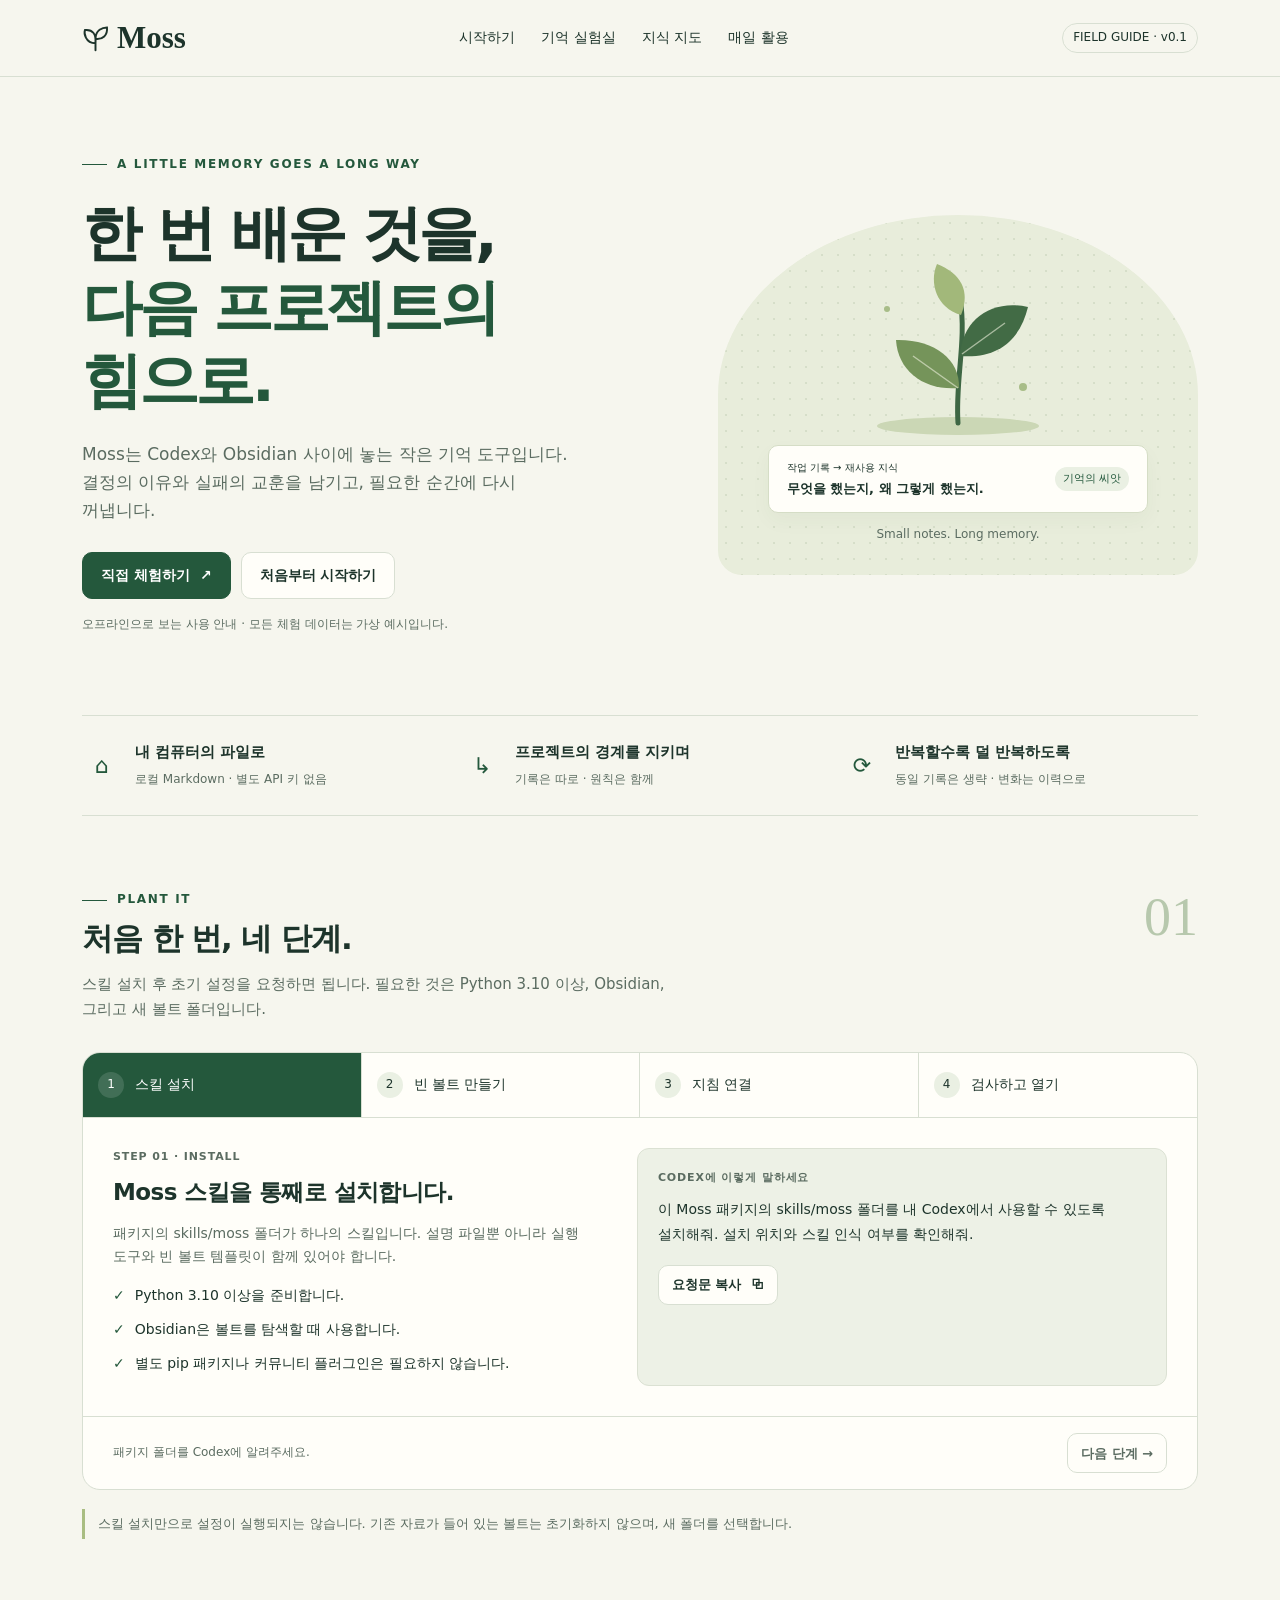
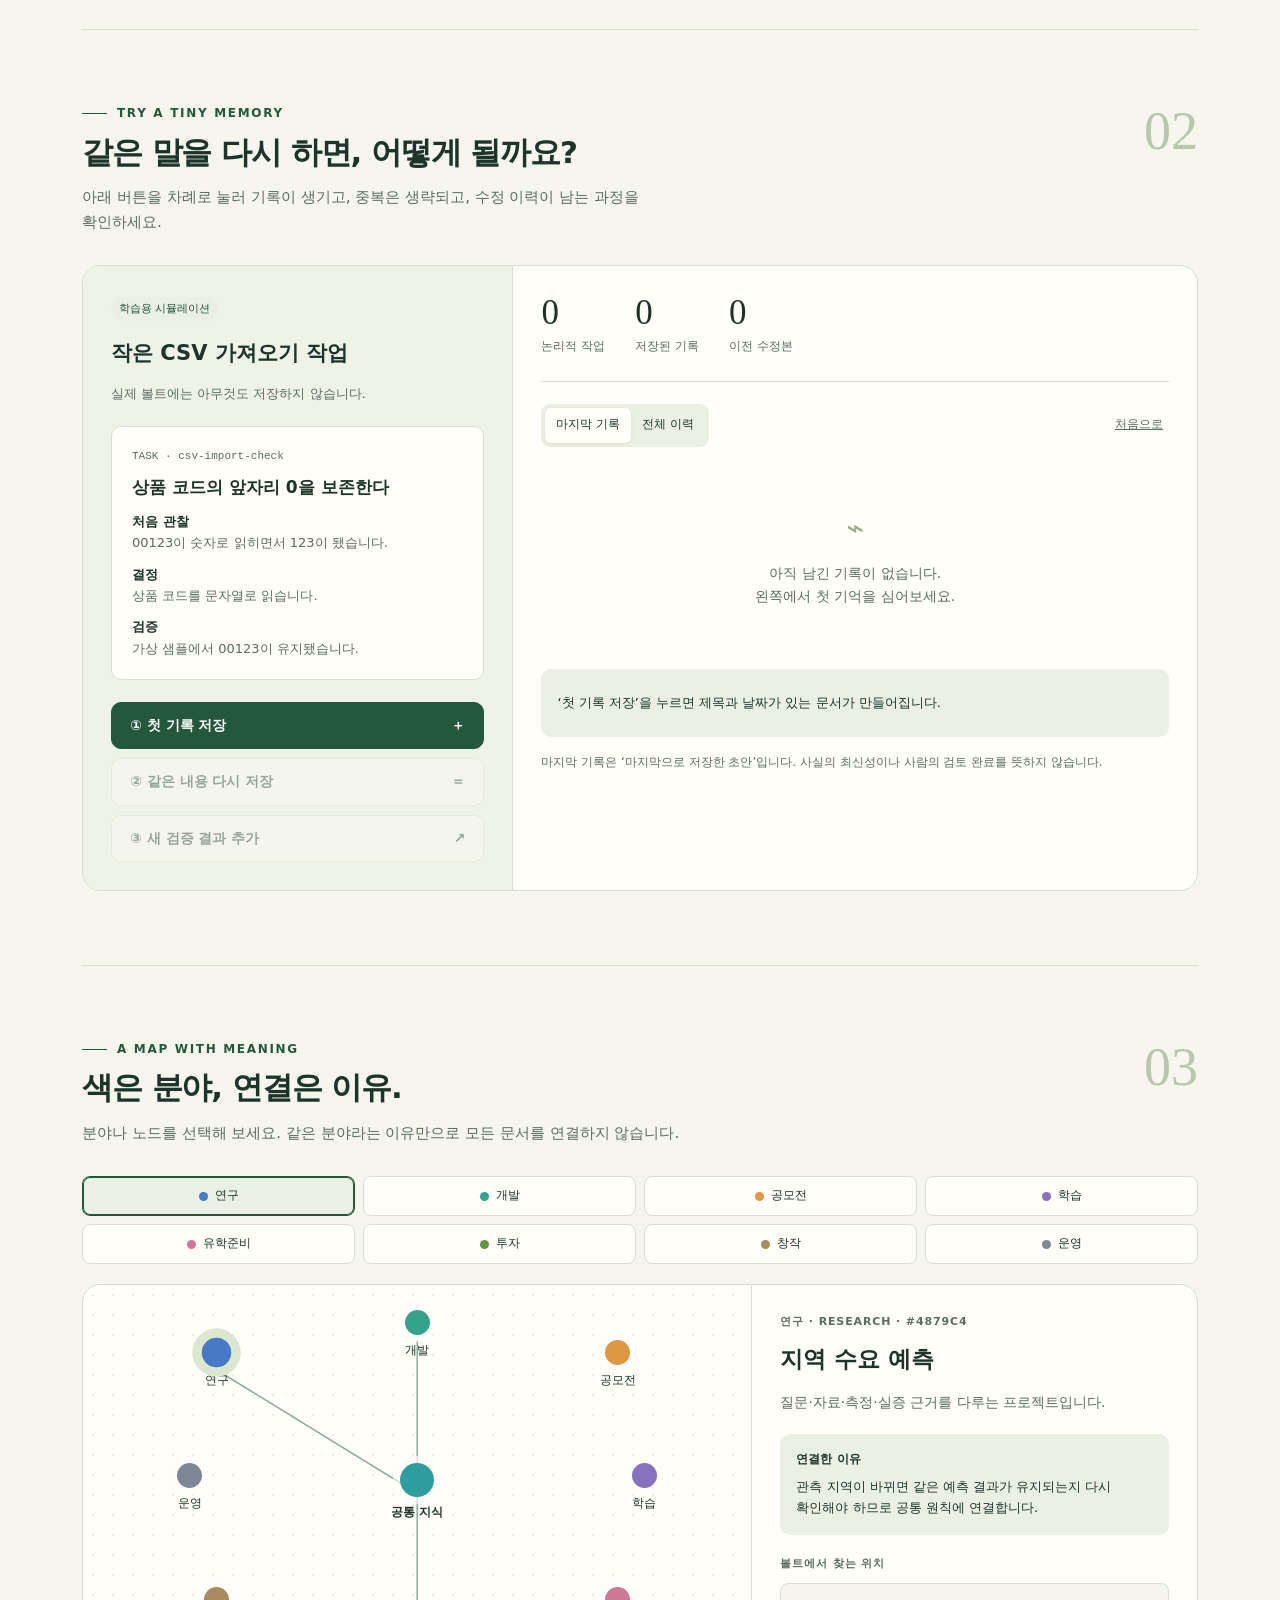
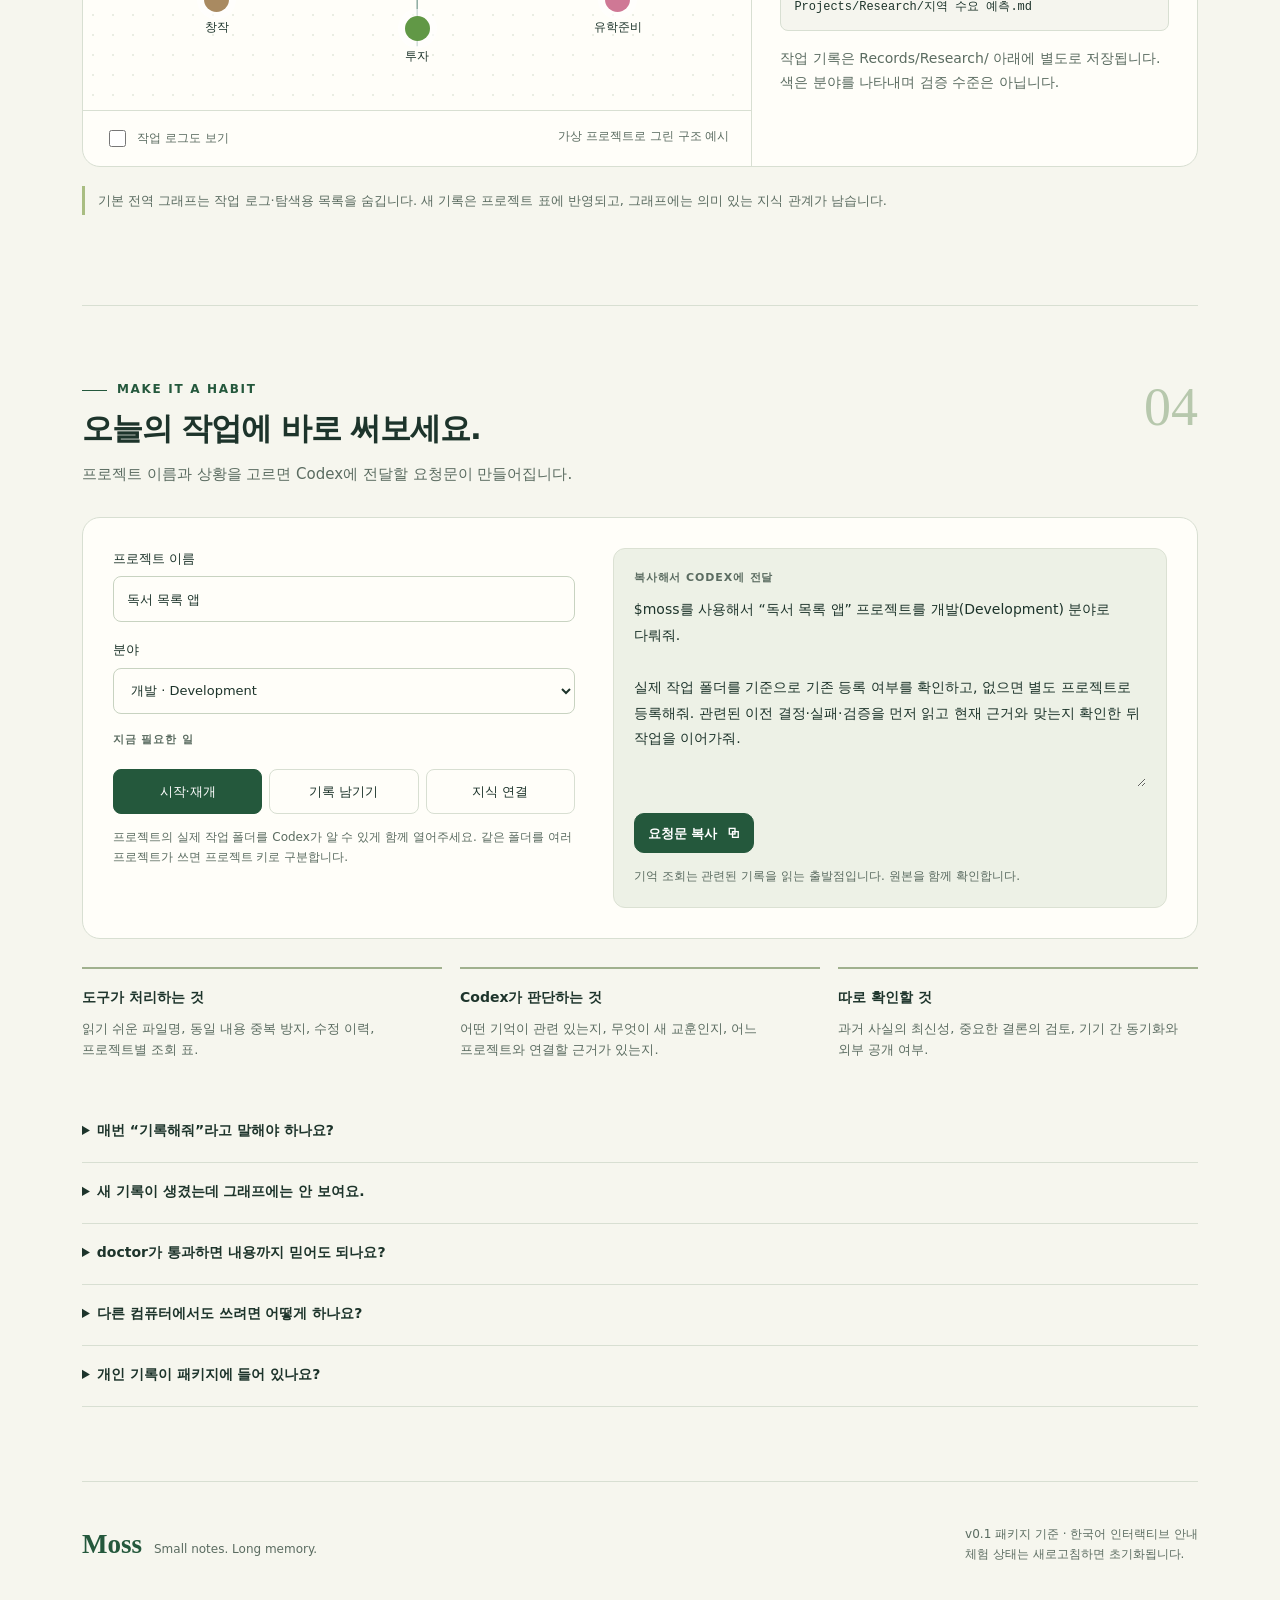
==== skills/moss/references/guide.ko.html @ 6bb4099e "Release Moss v0.1.0 with blank vault, tests and interactive guide" ====
<!doctype html>
<html lang="ko">
<head>
<meta charset="utf-8"><meta name="viewport" content="width=device-width,initial-scale=1">
<meta name="color-scheme" content="light"><title>Moss · 기억을 키우는 작은 사용 설명서</title>
<style>
:root{--paper:#f6f6ee;--ink:#1d342b;--muted:#5b6c61;--green:#24583c;--lime:#dbe9a7;--line:#d8dfd2;--white:#fffef9;--soft:#eaf0e3;--blue:#4879c4;--teal:#35a38b;--orange:#de9745;--purple:#8672bd;--pink:#cf7895;--invest:#619846;--tan:#a98a61;--slate:#7d8897;--shared:#2d9d9d}
*{box-sizing:border-box}html{scroll-behavior:smooth;scroll-padding-top:100px}body{margin:0;background:var(--paper);color:var(--ink);font-family:Inter,"Pretendard","Noto Sans KR","Malgun Gothic",system-ui,sans-serif;line-height:1.65;word-break:keep-all}button,input,select,textarea{font:inherit}button,a,input,select,summary,textarea{-webkit-tap-highlight-color:transparent}button{cursor:pointer}button:disabled{cursor:not-allowed;opacity:.4}button:focus-visible,a:focus-visible,input:focus-visible,select:focus-visible,summary:focus-visible,textarea:focus-visible{outline:3px solid #8a6cba;outline-offset:4px}a{color:inherit;text-decoration-thickness:1px;text-underline-offset:4px}button{color:inherit}svg{display:block}::selection{background:var(--lime)}[hidden]{display:none!important}.wrap{max-width:1180px;margin:auto;padding:0 32px}.top{position:sticky;top:0;z-index:10;border-bottom:1px solid var(--line);background:rgba(246,246,238,.96);backdrop-filter:blur(15px)}.top .wrap{display:flex;justify-content:space-between;align-items:center;gap:24px;min-height:76px}.brand{font-family:Georgia,serif;font-size:31px;font-weight:bold;text-decoration:none;display:flex;align-items:center;gap:8px}.brand svg{width:27px;height:30px}.top nav{display:flex;gap:26px;font-size:14px}.top nav a{text-decoration:none}.top nav a:hover{color:var(--green);text-decoration:underline}.version{font-size:12px;border:1px solid var(--line);border-radius:20px;padding:4px 10px;white-space:nowrap}.hero{display:grid;grid-template-columns:1.2fr 1fr;gap:60px;align-items:center;padding-top:78px;padding-bottom:80px}.eyebrow{font-size:12px;font-weight:700;letter-spacing:.14em;text-transform:uppercase;color:var(--green);display:flex;align-items:center;gap:10px}.eyebrow:before{content:"";width:25px;height:1px;background:currentColor}h1{font-size:clamp(38px,4.7vw,60px);font-weight:750;line-height:1.23;letter-spacing:-.055em;margin:22px 0}h1 em{font-style:normal;color:var(--green);position:relative}p{margin:0 0 16px}.lead{color:var(--muted);font-size:17px;max-width:490px}.actions{display:flex;flex-wrap:wrap;gap:10px;margin-top:28px}.btn{display:inline-flex;justify-content:center;align-items:center;gap:10px;padding:11px 18px;min-height:46px;border:1px solid var(--line);border-radius:10px;background:var(--white);text-decoration:none;font-size:14px;font-weight:600;transition:background .15s,transform .15s}.btn:hover:not(:disabled){background:var(--soft);transform:translateY(-1px)}.btn.primary{background:var(--green);color:white;border-color:var(--green)}.btn.primary:hover{background:#18452c}.btn.small{padding:8px 13px;min-height:40px;font-size:13px}.caption{font-size:12px;color:var(--muted);margin-top:16px}.hero-art{position:relative;min-height:360px;background:#e8eddb;border-radius:50% 50% 24px 24px;display:flex;flex-direction:column;align-items:center;justify-content:center;padding:26px 16px;overflow:hidden}.hero-art:before{content:"";position:absolute;inset:0;background-image:radial-gradient(#869e762f .8px,transparent .8px);background-size:16px 16px}.hero-art>svg{height:200px;width:240px;position:relative}.sprout{transform-origin:120px 180px;animation:sway 7s ease-in-out infinite}.floating-note{position:relative;background:var(--white);border:1px solid #d5ddc6;border-radius:10px;padding:12px 18px;font-size:12px;box-shadow:0 8px 20px #2845280a;width:85%;display:flex;justify-content:space-between;align-items:center;gap:12px}.floating-note b{font-size:13px}.badge{display:inline-block;font-size:11px;border-radius:20px;padding:3px 8px;background:var(--soft);color:var(--green);white-space:nowrap}.art-footer{position:relative;margin-top:12px;font-size:12px;color:var(--muted)}.manifest{padding:24px 0;border-top:1px solid var(--line);border-bottom:1px solid var(--line);display:grid;grid-template-columns:repeat(3,1fr);gap:24px}.manifest>div{display:flex;align-items:center;gap:13px}.manifest strong{display:block;font-size:15px}.manifest small{color:var(--muted);font-size:12px}.symbol{font-size:22px;color:var(--green);width:40px;text-align:center}section{padding:74px 0;border-bottom:1px solid var(--line)}.section-head{display:flex;align-items:start;justify-content:space-between;gap:28px;margin-bottom:30px}.section-head h2{font-size:31px;line-height:1.35;letter-spacing:-.035em;margin:8px 0 12px}.section-head p{color:var(--muted);font-size:15px;max-width:620px;margin-bottom:0}.section-n{font-family:Georgia,serif;font-size:54px;line-height:1;color:#b7c8ad}.panel{background:var(--white);border:1px solid var(--line);border-radius:18px;overflow:hidden}.steps{display:grid;grid-template-columns:repeat(4,1fr);border-bottom:1px solid var(--line)}.step{border:0;border-right:1px solid var(--line);padding:19px 15px;background:transparent;text-align:left;font-size:14px;display:flex;align-items:center;gap:11px}.step:last-child{border-right:0}.step span{width:26px;height:26px;display:grid;place-items:center;border-radius:50%;background:var(--soft);font-size:12px;flex-shrink:0}.step[aria-selected=true]{background:var(--green);color:white}.step[aria-selected=true] span{background:#ffffff22}.setup-body{padding:30px;display:grid;grid-template-columns:1fr 1.1fr;gap:42px}.setup-body h3{font-size:23px;line-height:1.4;margin:0 0 14px;letter-spacing:-.025em}.setup-body p{font-size:14px;color:var(--muted)}.checkline{display:flex;gap:10px;font-size:14px;margin:11px 0}.checkline:before{content:"✓";color:var(--green);font-weight:bold}.mini-label{font-size:11px;letter-spacing:.08em;font-weight:700;color:var(--muted);text-transform:uppercase;margin-bottom:10px}.prompt-box{background:#edf1e6;border:1px solid #dbe1d3;border-radius:12px;padding:20px}.prompt-box pre{font-family:inherit;white-space:pre-wrap;overflow-wrap:anywhere;font-size:14px;line-height:1.8;margin:0}.prompt-box .btn{margin-top:18px}.setup-footer{padding:16px 30px;border-top:1px solid var(--line);display:flex;justify-content:space-between;align-items:center;gap:15px;font-size:12px;color:var(--muted)}.notice{font-size:13px;color:var(--muted);border-left:3px solid #a9bd82;padding:4px 0 4px 13px;margin-top:19px}.lab{display:grid;grid-template-columns:.85fr 1.35fr;gap:0}.lab-input{padding:28px;border-right:1px solid var(--line);background:#eef2e7}.lab-input h3{margin:0 0 12px;font-size:21px}.example-note{background:var(--white);border-radius:10px;border:1px solid var(--line);padding:20px;margin:22px 0}.example-note .type{font-size:11px;color:var(--muted);font-family:ui-monospace,monospace}.example-note h4{font-size:17px;line-height:1.5;margin:10px 0}.example-note dl{margin:0;font-size:13px}.example-note dt{font-weight:bold;margin-top:10px}.example-note dd{margin:0;color:var(--muted)}.lab-controls{display:grid;gap:9px}.lab-controls .btn{justify-content:space-between}.lab-output{padding:28px;min-width:0}.stats{display:flex;gap:30px;padding-bottom:22px;border-bottom:1px solid var(--line)}.stats b{display:block;font-family:Georgia,serif;font-size:35px;line-height:1.1;font-weight:normal}.stats small{font-size:12px;color:var(--muted)}.view-bar{display:flex;flex-wrap:wrap;align-items:center;justify-content:space-between;gap:10px;margin:22px 0 14px}.seg{display:flex;background:var(--soft);padding:4px;border-radius:9px}.seg button{border:0;border-radius:6px;padding:7px 11px;background:transparent;font-size:12px;min-height:35px}.seg button[aria-pressed=true]{background:var(--white);box-shadow:0 1px 4px #233d1c12}.reset{font-size:12px;border:0;background:transparent;text-decoration:underline;color:var(--muted);min-height:40px}.records{min-height:190px;max-height:360px;overflow:auto}.empty{height:190px;display:grid;place-content:center;text-align:center;color:var(--muted);font-size:14px;gap:9px}.empty span{font-size:30px;color:#99b184}.record{border:1px solid var(--line);border-radius:10px;padding:15px;margin-bottom:10px;animation:appear .25s ease-out}.record.old{opacity:.7;background:#f4f4ed}.record-top{display:flex;justify-content:space-between;gap:12px;align-items:center;font-size:11px;color:var(--muted)}.record strong{display:block;font-size:14px;margin:8px 0;overflow-wrap:anywhere;word-break:normal}.record p{font-size:12px;color:var(--muted);margin:0}.event{padding:14px 16px;background:var(--soft);border-radius:10px;font-size:13px;margin-top:18px;min-height:68px;display:flex;align-items:center}.graph-layout{display:grid;grid-template-columns:1.5fr 1fr}.graph-side{border-left:1px solid var(--line);padding:28px}.graph-side h3{font-size:23px;margin:7px 0 12px}.graph-side p{font-size:14px;color:var(--muted)}.legend-grid{display:grid;grid-template-columns:repeat(4,1fr);gap:8px;margin-bottom:20px}.legend{border:1px solid var(--line);border-radius:8px;display:flex;align-items:center;gap:7px;justify-content:center;background:var(--white);font-size:12px;padding:8px 4px;min-height:40px}.legend[aria-pressed=true]{border-color:var(--green);background:var(--soft);box-shadow:inset 0 0 0 1px var(--green)}.dot{width:9px;height:9px;border-radius:50%;background:var(--c);flex-shrink:0}.graph{height:425px;position:relative;background-image:radial-gradient(#b0c0a644 1px,transparent 1px);background-size:20px 20px}.wires{position:absolute;width:100%;height:100%;inset:0;pointer-events:none}.wires line{stroke:#bacaba;stroke-width:.5;vector-effect:non-scaling-stroke}.wires .relation{stroke:#8caaa0;stroke-width:1.5}.node{position:absolute;transform:translate(-50%,-50%);border:0;background:transparent;font-size:12px;text-align:center;padding:0;width:96px;min-height:60px;display:flex;flex-direction:column;gap:6px;align-items:center}.node .orb{width:25px;height:25px;border-radius:50%;background:var(--c);box-shadow:0 0 0 7px #ffffff9c;transition:transform .2s}.node[aria-pressed=true] .orb{box-shadow:0 0 0 8px #dce7d0;transform:scale(1.18)}.node:hover .orb{transform:scale(1.15)}.node.shared{font-weight:700;width:100px}.node.shared .orb{width:34px;height:34px}.lognode{position:absolute;transform:translate(-50%,-50%);font-size:10px;color:var(--muted);text-align:center;pointer-events:none}.lognode:before{content:"";display:block;width:7px;height:7px;background:#bdc6b6;margin:0 auto 3px;border-radius:2px}.graph-bar{display:flex;justify-content:space-between;gap:12px;padding:16px 22px;border-top:1px solid var(--line);font-size:12px;color:var(--muted)}.switch{display:flex;align-items:center;gap:8px;cursor:pointer}.switch input{accent-color:var(--green);width:17px;height:17px}.reason{padding:16px;background:var(--soft);border-radius:10px;font-size:13px;margin:20px 0}.reason b{display:block;font-size:12px;margin-bottom:6px}.path{font:12px/1.7 ui-monospace,SFMono-Regular,Consolas,monospace;word-break:break-all;padding:13px;background:#f5f5ee;border:1px solid var(--line);border-radius:8px}.builder{display:grid;grid-template-columns:1fr 1.2fr;gap:38px;padding:30px}.field{display:grid;gap:7px;font-size:13px;margin-bottom:17px}.field input,.field select{width:100%;min-height:46px;padding:10px 13px;background:var(--white);border:1px solid #c8d3c1;border-radius:8px;color:var(--ink)}.scenarios{display:grid;grid-template-columns:repeat(3,1fr);gap:7px;margin-top:20px}.scenario{background:transparent;border:1px solid var(--line);padding:11px 6px;border-radius:8px;min-height:44px;font-size:13px}.scenario[aria-pressed=true]{background:var(--green);color:white;border-color:var(--green)}.builder textarea{width:100%;border:0;background:transparent;resize:vertical;color:var(--ink);min-height:190px;font-size:14px;line-height:1.85;padding:0}.prompt-hint{font-size:12px;color:var(--muted);margin-top:14px}.responsibilities{display:grid;grid-template-columns:repeat(3,1fr);gap:18px;margin-top:28px}.responsibility{border-top:2px solid #a0b18e;padding-top:15px}.responsibility b{font-size:14px}.responsibility p{font-size:13px;color:var(--muted);margin:7px 0}.faq{margin-top:35px}.faq details{border-bottom:1px solid var(--line);padding:17px 0}.faq summary{cursor:pointer;font-size:14px;font-weight:600;min-height:26px}.faq details p{font-size:13px;color:var(--muted);margin:13px 0 4px;max-width:850px}.footer{padding:40px 0 50px;display:flex;align-items:center;justify-content:space-between;gap:20px;color:var(--muted);font-size:12px}.footer strong{font-family:Georgia,serif;font-size:27px;color:var(--green);margin-right:12px}.toast{position:fixed;bottom:25px;left:50%;transform:translateX(-50%);background:var(--ink);color:var(--white);padding:12px 22px;border-radius:12px;box-shadow:0 8px 32px #0002;z-index:20;font-size:13px;max-width:calc(100vw - 30px);text-align:center}.skip{position:absolute;left:20px;top:-60px;z-index:30;padding:10px;background:var(--white)}.skip:focus{top:10px}@keyframes sway{50%{transform:rotate(3deg)}}@keyframes appear{from{opacity:0;transform:translateY(5px)}to{opacity:1;transform:translateY(0)}}
@media(max-width:850px){.hero{gap:25px;grid-template-columns:1.1fr 1fr}.hero-art{min-height:320px}.top nav{gap:16px}.version{display:none}.lab{grid-template-columns:1fr 1.2fr}.graph-layout{grid-template-columns:1.2fr 1fr}.node{width:77px;font-size:11px}.builder{gap:25px}.setup-body{gap:25px}}
@media(max-width:650px){.wrap{padding:0 20px}.top .wrap{min-height:68px;gap:15px}.top nav{gap:13px;font-size:12px}.brand{font-size:27px}.brand svg{width:20px}.hero{grid-template-columns:1fr;padding:42px 0;gap:30px}.hero-art{min-height:290px;max-width:440px;width:100%;margin:auto}.hero-art>svg{height:150px}.lead{font-size:15px}.manifest{grid-template-columns:1fr;gap:15px;padding:22px 0}.manifest>div{gap:14px}.manifest strong{font-size:14px}.manifest small{font-size:12px}.symbol{width:29px}.section-head h2{font-size:27px}.section-n{font-size:40px}.section-head{gap:12px}section{padding:48px 0}.steps{grid-template-columns:repeat(2,1fr)}.step{border-bottom:1px solid var(--line);padding:14px}.step:nth-child(2){border-right:0}.step:nth-child(n+3){border-bottom:0}.setup-body,.builder{grid-template-columns:1fr;padding:22px;gap:20px}.setup-footer{padding:15px 22px}.setup-footer>span{max-width:58%}.lab{grid-template-columns:1fr}.lab-input{border-right:0;border-bottom:1px solid var(--line);padding:22px}.lab-output{padding:22px}.lab-controls{grid-template-columns:1fr}.stats{justify-content:space-around;gap:16px}.graph-layout{grid-template-columns:1fr}.graph-side{border-left:0;border-top:1px solid var(--line);padding:22px}.graph{height:390px}.node{width:88px;font-size:12px}.legend-grid{grid-template-columns:repeat(4,1fr);gap:6px}.legend{font-size:11px}.graph-bar{padding:14px;flex-wrap:wrap}.responsibilities{grid-template-columns:1fr;gap:18px}.footer{align-items:start;flex-direction:column;gap:10px}.prompt-box{padding:17px}.caption{font-size:11px}.scenarios{margin-top:15px}.section-head p{font-size:14px}}
@media(max-width:370px){.wrap{padding:0 14px}.top nav{gap:9px;font-size:11px}.brand{font-size:25px}.brand svg{display:none}.legend-grid{grid-template-columns:repeat(3,1fr)}.section-head h2{font-size:25px}.node{width:74px;font-size:11px}.graph{height:360px}.btn{padding:10px 13px}.stats b{font-size:31px}}
@media(prefers-reduced-motion:reduce){html{scroll-behavior:auto}*,*:before,*:after{animation:none!important;transition:none!important}}
</style>
</head>
<body>
<a class="skip" href="#main">본문으로 이동</a>
<header class="top"><div class="wrap"><a class="brand" href="#main" aria-label="Moss 처음으로"><svg viewBox="0 0 30 34" aria-hidden="true"><path d="M15 31V15M15 23C3 23 2 11 3 8c9-1 13 5 12 15M15 18C15 8 23 5 28 5c1 9-5 14-13 13" fill="none" stroke="currentColor" stroke-width="2.2" stroke-linecap="round"/></svg>Moss</a><nav aria-label="가이드 목차"><a href="#setup">시작하기</a><a href="#lab">기억 실험실</a><a href="#map">지식 지도</a><a href="#daily">매일 활용</a></nav><span class="version">FIELD GUIDE · v0.1</span></div></header>
<main class="wrap" id="main">
<div class="hero"><div><div class="eyebrow">A little memory goes a long way</div><h1>한 번 배운 것을,<br><em>다음 프로젝트의 힘으로.</em></h1><p class="lead">Moss는 Codex와 Obsidian 사이에 놓는 작은 기억 도구입니다. 결정의 이유와 실패의 교훈을 남기고, 필요한 순간에 다시 꺼냅니다.</p><div class="actions"><a class="btn primary" href="#lab">직접 체험하기 <span aria-hidden="true">↗</span></a><a class="btn" href="#setup">처음부터 시작하기</a></div><div class="caption">오프라인으로 보는 사용 안내 · 모든 체험 데이터는 가상 예시입니다.</div></div><div class="hero-art" aria-label="작은 기록에서 재사용 지식이 자라는 모습을 그린 그림"><svg viewBox="0 0 240 200" aria-hidden="true"><ellipse cx="120" cy="181" rx="81" ry="9" fill="#cbd7b5"/><g class="sprout"><path d="M120 178C117 135 129 95 122 53" fill="none" stroke="#3e6744" stroke-width="5" stroke-linecap="round"/><path d="M121 143C87 146 60 127 58 95c38-1 64 19 63 48" fill="#75945a"/><path d="M122 111C124 74 154 54 190 62c-8 33-30 52-68 49" fill="#426b45"/><path d="M123 70C98 63 91 37 99 19c23 9 34 26 24 51" fill="#a2b87a"/><path d="M75 111l45 32m47-65l-43 31" stroke="#ebefda" fill="none" stroke-width="1.5" opacity=".6"/></g><circle cx="49" cy="64" r="3" fill="#a8bd88"/><circle cx="185" cy="142" r="4" fill="#a8bd88"/></svg><div class="floating-note"><div><small>작업 기록 → 재사용 지식</small><br><b>무엇을 했는지, 왜 그렇게 했는지.</b></div><span class="badge">기억의 씨앗</span></div><div class="art-footer">Small notes. Long memory.</div></div></div>
<div class="manifest"><div><span class="symbol" aria-hidden="true">⌂</span><div><strong>내 컴퓨터의 파일로</strong><small>로컬 Markdown · 별도 API 키 없음</small></div></div><div><span class="symbol" aria-hidden="true">↳</span><div><strong>프로젝트의 경계를 지키며</strong><small>기록은 따로 · 원칙은 함께</small></div></div><div><span class="symbol" aria-hidden="true">⟳</span><div><strong>반복할수록 덜 반복하도록</strong><small>동일 기록은 생략 · 변화는 이력으로</small></div></div></div>

<section id="setup"><div class="section-head"><div><div class="eyebrow">Plant it</div><h2>처음 한 번, 네 단계.</h2><p>스킬 설치 후 초기 설정을 요청하면 됩니다. 필요한 것은 Python 3.10 이상, Obsidian, 그리고 새 볼트 폴더입니다.</p></div><span class="section-n" aria-hidden="true">01</span></div><div class="panel"><div class="steps" role="tablist" aria-label="초기 설정 단계"><button class="step" id="step-0" role="tab" aria-selected="true" aria-controls="setup-panel"><span>1</span>스킬 설치</button><button class="step" id="step-1" role="tab" aria-selected="false" aria-controls="setup-panel" tabindex="-1"><span>2</span>빈 볼트 만들기</button><button class="step" id="step-2" role="tab" aria-selected="false" aria-controls="setup-panel" tabindex="-1"><span>3</span>지침 연결</button><button class="step" id="step-3" role="tab" aria-selected="false" aria-controls="setup-panel" tabindex="-1"><span>4</span>검사하고 열기</button></div><div id="setup-panel" role="tabpanel" aria-labelledby="step-0" class="setup-body"><div><div class="mini-label" id="step-kicker"></div><h3 id="step-title"></h3><p id="step-desc"></p><div id="step-checks"></div></div><div class="prompt-box"><div class="mini-label">Codex에 이렇게 말하세요</div><pre id="setup-prompt"></pre><button class="btn small" id="copy-setup">요청문 복사 <span aria-hidden="true">⧉</span></button></div></div><div class="setup-footer"><span id="step-foot"></span><button class="btn small" id="next-step">다음 단계 →</button></div></div><p class="notice">스킬 설치만으로 설정이 실행되지는 않습니다. 기존 자료가 들어 있는 볼트는 초기화하지 않으며, 새 폴더를 선택합니다.</p></section>

<section id="lab"><div class="section-head"><div><div class="eyebrow">Try a tiny memory</div><h2>같은 말을 다시 하면, 어떻게 될까요?</h2><p>아래 버튼을 차례로 눌러 기록이 생기고, 중복은 생략되고, 수정 이력이 남는 과정을 확인하세요.</p></div><span class="section-n" aria-hidden="true">02</span></div><div class="panel lab"><div class="lab-input"><span class="badge">학습용 시뮬레이션</span><h3 style="margin-top:15px">작은 CSV 가져오기 작업</h3><p style="font-size:13px;color:var(--muted)">실제 볼트에는 아무것도 저장하지 않습니다.</p><div class="example-note"><div class="type">TASK · csv-import-check</div><h4>상품 코드의 앞자리 0을 보존한다</h4><dl><dt>처음 관찰</dt><dd>00123이 숫자로 읽히면서 123이 됐습니다.</dd><dt>결정</dt><dd>상품 코드를 문자열로 읽습니다.</dd><dt>검증</dt><dd>가상 샘플에서 00123이 유지됐습니다.</dd></dl></div><div class="lab-controls"><button id="save-first" class="btn primary">① 첫 기록 저장 <span aria-hidden="true">＋</span></button><button id="save-same" class="btn" disabled>② 같은 내용 다시 저장 <span aria-hidden="true">＝</span></button><button id="save-revision" class="btn" disabled>③ 새 검증 결과 추가 <span aria-hidden="true">↗</span></button></div></div><div class="lab-output"><div class="stats"><div><b id="stat-tasks">0</b><small>논리적 작업</small></div><div><b id="stat-files">0</b><small>저장된 기록</small></div><div><b id="stat-history">0</b><small>이전 수정본</small></div></div><div class="view-bar"><div class="seg" role="group" aria-label="기록 보기"><button id="view-latest" aria-pressed="true">마지막 기록</button><button id="view-all" aria-pressed="false">전체 이력</button></div><button class="reset" id="reset-lab">처음으로</button></div><div class="records" id="records"></div><div class="event" id="lab-event" role="status" aria-live="polite">‘첫 기록 저장’을 누르면 제목과 날짜가 있는 문서가 만들어집니다.</div><p class="caption">마지막 기록은 ‘마지막으로 저장한 초안’입니다. 사실의 최신성이나 사람의 검토 완료를 뜻하지 않습니다.</p></div></div></section>

<section id="map"><div class="section-head"><div><div class="eyebrow">A map with meaning</div><h2>색은 분야, 연결은 이유.</h2><p>분야나 노드를 선택해 보세요. 같은 분야라는 이유만으로 모든 문서를 연결하지 않습니다.</p></div><span class="section-n" aria-hidden="true">03</span></div><div class="legend-grid" id="legend" role="group" aria-label="분야 선택"></div><div class="panel graph-layout"><div><div class="graph" id="graph"><svg class="wires" viewBox="0 0 100 100" preserveAspectRatio="none" aria-hidden="true"><line class="relation" x1="50" y1="49" x2="20" y2="20"/><line class="relation" x1="50" y1="49" x2="50" y2="13"/><line class="relation" x1="50" y1="49" x2="50" y2="85"/><g id="log-wires" hidden><line x1="20" y1="20" x2="9" y2="37"/><line x1="50" y1="13" x2="65" y2="28"/><line x1="50" y1="85" x2="65" y2="69"/></g></svg><div id="graph-nodes"></div><div id="graph-logs" hidden><div class="lognode" style="left:9%;top:37%">기록</div><div class="lognode" style="left:65%;top:28%">기록</div><div class="lognode" style="left:65%;top:69%">기록</div></div></div><div class="graph-bar"><label class="switch"><input id="show-logs" type="checkbox">작업 로그도 보기</label><span>가상 프로젝트로 그린 구조 예시</span></div></div><div class="graph-side" aria-live="polite"><div class="mini-label" id="map-domain"></div><h3 id="map-title"></h3><p id="map-desc"></p><div class="reason"><b id="map-reason-title"></b><span id="map-reason"></span></div><div class="mini-label">볼트에서 찾는 위치</div><div class="path" id="map-path"></div><p class="caption" id="map-extra"></p></div></div><p class="notice">기본 전역 그래프는 작업 로그·탐색용 목록을 숨깁니다. 새 기록은 프로젝트 표에 반영되고, 그래프에는 의미 있는 지식 관계가 남습니다.</p></section>

<section id="daily"><div class="section-head"><div><div class="eyebrow">Make it a habit</div><h2>오늘의 작업에 바로 써보세요.</h2><p>프로젝트 이름과 상황을 고르면 Codex에 전달할 요청문이 만들어집니다.</p></div><span class="section-n" aria-hidden="true">04</span></div><div class="panel builder"><div><label class="field">프로젝트 이름<input id="project-name" value="독서 목록 앱" maxlength="60" autocomplete="off"></label><label class="field">분야<select id="project-domain"></select></label><div class="mini-label">지금 필요한 일</div><div class="scenarios" role="group" aria-label="작업 상황"><button class="scenario" data-mode="start" aria-pressed="true">시작·재개</button><button class="scenario" data-mode="finish" aria-pressed="false">기록 남기기</button><button class="scenario" data-mode="share" aria-pressed="false">지식 연결</button></div><p class="prompt-hint">프로젝트의 실제 작업 폴더를 Codex가 알 수 있게 함께 열어주세요. 같은 폴더를 여러 프로젝트가 쓰면 프로젝트 키로 구분합니다.</p></div><div class="prompt-box"><div class="mini-label">복사해서 Codex에 전달</div><textarea id="daily-prompt" readonly aria-label="생성된 Codex 요청문"></textarea><button class="btn primary small" id="copy-daily">요청문 복사 <span aria-hidden="true">⧉</span></button><div class="prompt-hint" id="daily-hint" aria-live="polite"></div></div></div><div class="responsibilities"><div class="responsibility"><b>도구가 처리하는 것</b><p>읽기 쉬운 파일명, 동일 내용 중복 방지, 수정 이력, 프로젝트별 조회 표.</p></div><div class="responsibility"><b>Codex가 판단하는 것</b><p>어떤 기억이 관련 있는지, 무엇이 새 교훈인지, 어느 프로젝트와 연결할 근거가 있는지.</p></div><div class="responsibility"><b>따로 확인할 것</b><p>과거 사실의 최신성, 중요한 결론의 검토, 기기 간 동기화와 외부 공개 여부.</p></div></div><div class="faq"><details><summary>매번 “기록해줘”라고 말해야 하나요?</summary><p>지침 연결을 선택하면 Codex는 중요한 시작·완료 시점에 Moss를 사용하도록 안내받습니다. 다만 호출이 항상 보장되지는 않습니다. 오래 열린 채팅이나 누락이 의심되는 때는 “$moss를 적용해줘”라고 명시하세요. 모든 대화를 실시간으로 기록하는 기능은 아닙니다.</p></details><details><summary>새 기록이 생겼는데 그래프에는 안 보여요.</summary><p>기본 그래프에서 작업 로그를 숨기기 때문입니다. Home → 분야 → 프로젝트의 표에서 확인하세요. 그래프 검색을 특정 Records 폴더로 바꾸면 로그도 볼 수 있습니다. 이 페이지의 ‘작업 로그도 보기’는 그 차이를 설명하는 예시입니다.</p></details><details><summary>doctor가 통과하면 내용까지 믿어도 되나요?</summary><p>doctor는 볼트 구조, 프로젝트 연결 정보, 수정본 표시, Canvas 대상, 지침 연결 등을 검사합니다. 내용의 사실 여부, 모든 링크, Obsidian의 실제 화면까지 확인하지는 않습니다. 중요한 판단은 원본과 근거일을 다시 확인하세요.</p></details><details><summary>다른 컴퓨터에서도 쓰려면 어떻게 하나요?</summary><p>스킬과 볼트를 옮긴 뒤 새 기기의 설정 파일로 경로를 연결하고, 프로젝트 원본 폴더를 맞춘 후 doctor를 실행합니다. Moss가 클라우드 동기화를 제공하지는 않습니다. 동기화된 서로 다른 복사본에 동시에 쓰는 작업은 별도로 조정해야 합니다.</p></details><details><summary>개인 기록이 패키지에 들어 있나요?</summary><p>배포용 템플릿은 프로젝트와 기록이 없는 상태입니다. 이 안내에 나오는 상품 코드, 프로젝트 이름과 연결은 설명을 위한 가상 예시이며 설치 때 볼트에 추가되지 않습니다. 이 HTML도 로컬 파일을 읽거나 쓰지 않습니다.</p></details></div></section>
<footer class="footer"><div><strong>Moss</strong>Small notes. Long memory.</div><div>v0.1 패키지 기준 · 한국어 인터랙티브 안내<br>체험 상태는 새로고침하면 초기화됩니다.</div></footer>
</main><div id="toast" class="toast" role="status" aria-live="polite" hidden></div>
<noscript><p style="padding:24px">체험 기능에는 JavaScript가 필요합니다. 기본 설명은 그대로 읽을 수 있습니다.</p></noscript>
<script>
(()=>{'use strict';
const $=s=>document.querySelector(s),$$=s=>Array.from(document.querySelectorAll(s));
const steps=[
 {k:'Step 01 · Install',title:'Moss 스킬을 통째로 설치합니다.',desc:'패키지의 skills/moss 폴더가 하나의 스킬입니다. 설명 파일뿐 아니라 실행 도구와 빈 볼트 템플릿이 함께 있어야 합니다.',checks:['Python 3.10 이상을 준비합니다.','Obsidian은 볼트를 탐색할 때 사용합니다.','별도 pip 패키지나 커뮤니티 플러그인은 필요하지 않습니다.'],prompt:'이 Moss 패키지의 skills/moss 폴더를 내 Codex에서 사용할 수 있도록 설치해줘. 설치 위치와 스킬 인식 여부를 확인해줘.',foot:'패키지 폴더를 Codex에 알려주세요.'},
 {k:'Step 02 · Set up',title:'기억이 자랄 빈 폴더를 만듭니다.',desc:'Moss가 홈, 분야별 목록, 템플릿과 Canvas를 준비합니다. 기존 개인 볼트를 합치는 작업은 초기 설정에 포함되지 않습니다.',checks:['새 폴더 또는 비어 있는 폴더를 선택합니다.','처음에는 프로젝트와 작업 기록이 0개입니다.','기기별 경로는 ~/.moss/config.json에 저장합니다.'],prompt:'$moss를 사용해서 내 Documents 폴더에 Moss라는 새 볼트를 만들어줘. 폴더에 기존 자료가 있다면 덮어쓰지 말고 상태를 알려줘.',foot:'설치와 초기 설정은 별도 단계입니다.'},
 {k:'Step 03 · Connect',title:'프로젝트의 시작과 끝에 연결합니다.',desc:'지침 연결을 요청하면 Codex의 AGENTS.md에 Moss 전용 구간이 추가됩니다. 기존 지침은 백업하고, 관련 없는 내용은 유지합니다.',checks:['시작할 때 관련 기억을 먼저 읽습니다.','의미 있는 완료·중단 때 결정과 검증을 기록합니다.','명시적으로 요청할 때만 쓰고 싶다면 지침 연결을 생략합니다.'],prompt:'$moss를 프로젝트 시작과 의미 있는 완료 시점에 사용하도록 내 Codex 지침에 연결해줘. 기존 지침은 보존하고, 다른 기억 도구와 충돌하는지 확인해줘.',foot:'같은 기억 도구의 지침이 있으면 먼저 조정합니다.'},
 {k:'Step 04 · Verify',title:'검사하고, Home에서 시작하세요.',desc:'doctor로 구조와 연결 상태를 확인합니다. Obsidian에서 생성한 폴더를 볼트로 열고 Home → 분야 → 프로젝트로 이동합니다.',checks:['doctor의 오류와 경고를 확인합니다.','Obsidian에서 Home과 Knowledge Map을 엽니다.','첫 프로젝트는 실제 작업 폴더와 분야로 등록합니다.'],prompt:'$moss의 doctor를 실행해서 초기 설정을 확인해줘. 볼트 경로와 검사 결과를 알려주고, 첫 프로젝트를 등록할 수 있는 상태인지 확인해줘.',foot:'검사 통과는 기록 내용의 사실 검증이 아닙니다.'}
];let stepIndex=0;
function showStep(i,focus=false){stepIndex=i;const s=steps[i];$$('.step').forEach((b,n)=>{b.setAttribute('aria-selected',n===i);b.tabIndex=n===i?0:-1;if(focus&&n===i)b.focus()});$('#setup-panel').setAttribute('aria-labelledby','step-'+i);$('#step-kicker').textContent=s.k;$('#step-title').textContent=s.title;$('#step-desc').textContent=s.desc;$('#step-checks').replaceChildren(...s.checks.map(t=>{let e=document.createElement('div');e.className='checkline';e.textContent=t;return e}));$('#setup-prompt').textContent=s.prompt;$('#step-foot').textContent=s.foot;$('#next-step').textContent=i===3?'처음 단계로 ↺':'다음 단계 →'}
$$('.step').forEach((b,i)=>{b.addEventListener('click',()=>showStep(i));b.addEventListener('keydown',e=>{let n=i;if(e.key==='ArrowRight')n=(i+1)%4;else if(e.key==='ArrowLeft')n=(i+3)%4;else if(e.key==='Home')n=0;else if(e.key==='End')n=3;else return;e.preventDefault();showStep(n,true)})});$('#next-step').addEventListener('click',()=>showStep((stepIndex+1)%4));showStep(0);
let toastTimer;function toast(t){clearTimeout(toastTimer);$('#toast').textContent=t;$('#toast').hidden=false;toastTimer=setTimeout(()=>$('#toast').hidden=true,3200)}
async function copy(text){try{if(!navigator.clipboard)throw new Error('fallback');await navigator.clipboard.writeText(text);toast('복사했습니다. Codex에 붙여넣으세요.')}catch{const t=document.createElement('textarea');t.value=text;t.style.cssText='position:fixed;left:-9999px;top:0';document.body.append(t);t.select();let ok=false;try{ok=document.execCommand('copy')}catch{}t.remove();toast(ok?'복사했습니다. Codex에 붙여넣으세요.':'자동 복사를 사용할 수 없습니다. 요청문을 직접 선택해 복사하세요.')}}
$('#copy-setup').addEventListener('click',()=>copy(steps[stepIndex].prompt));$('#copy-daily').addEventListener('click',()=>copy($('#daily-prompt').value));
let revisions=[],all=false;
function renderLab(message){let n=revisions.length;$('#stat-tasks').textContent=n?1:0;$('#stat-files').textContent=n;$('#stat-history').textContent=Math.max(0,n-1);$('#save-first').disabled=n>0;$('#save-same').disabled=!n;$('#save-revision').disabled=!n;$('#view-all').setAttribute('aria-pressed',all);$('#view-latest').setAttribute('aria-pressed',!all);const target=$('#records');target.replaceChildren();if(!n){const e=document.createElement('div');e.className='empty';e.innerHTML='<span aria-hidden="true">⌁</span><div>아직 남긴 기록이 없습니다.<br>왼쪽에서 첫 기억을 심어보세요.</div>';target.append(e)}else{(all?[...revisions].reverse():[revisions[n-1]]).forEach(r=>{const e=document.createElement('article');e.className='record'+(r.rev!==n?' old':'');const top=document.createElement('div');top.className='record-top';const tag=document.createElement('span');tag.textContent='수정본 '+r.rev+' · 검토 전 초안';const badge=document.createElement('span');badge.className='badge';badge.textContent=r.rev===n?'마지막 기록':'이전 이력';top.append(tag,badge);const name=document.createElement('strong');name.textContent='상품 코드 앞자리 0 보존 — 2026-01-01'+(r.rev>1?' (revision '+r.rev+')':'')+'.md';const detail=document.createElement('p');detail.textContent=r.text;e.append(top,name,detail);target.append(e)})}if(message)$('#lab-event').textContent=message}
$('#save-first').addEventListener('click',()=>{if(revisions.length)return;revisions.push({rev:1,text:'가상 샘플 1건에서 코드가 문자열로 보존됨을 확인했습니다.'});renderLab('새 기록 1개가 생겼습니다. 작업 ID는 같게 유지하고, 제목과 근거 날짜로 파일을 찾습니다.')});
$('#save-same').addEventListener('click',()=>renderLab('같은 작업·같은 내용입니다. 새 문서를 만들지 않았습니다. 저장된 기록 수는 그대로입니다.'));
$('#save-revision').addEventListener('click',()=>{if(!revisions.length)return;let n=revisions.length+1;revisions.push({rev:n,text:'가상 검증 범위를 '+n+'개 샘플로 넓혔습니다. 이전 결론의 적용 범위를 함께 기록합니다.'});renderLab('내용이 달라져 수정본 '+n+'이 생겼습니다. 이전 본문은 보존됩니다. ‘전체 이력’을 눌러 비교하세요.')});
$('#view-latest').addEventListener('click',()=>{all=false;renderLab()});$('#view-all').addEventListener('click',()=>{all=true;renderLab()});$('#reset-lab').addEventListener('click',()=>{revisions=[];all=false;renderLab('체험을 초기화했습니다. 실제 파일은 생성하거나 삭제하지 않습니다.')});renderLab();
const domains=[
 {en:'Research',ko:'연구',color:'#4879C4',x:20,y:20,project:'지역 수요 예측',desc:'질문·자료·측정·실증 근거를 다루는 프로젝트입니다.',reason:'관측 지역이 바뀌면 같은 예측 결과가 유지되는지 다시 확인해야 하므로 공통 원칙에 연결합니다.',linked:true},
 {en:'Development',ko:'개발',color:'#35A38B',x:50,y:13,project:'독서 목록 앱',desc:'기능 구현·테스트·운영에서 얻은 결정을 보관합니다.',reason:'테스트 자료와 실제 입력이 다를 때 검증 범위를 다시 확인해야 하므로 공통 원칙에 연결합니다.',linked:true},
 {en:'Competitions',ko:'공모전',color:'#DE9745',x:80,y:20,project:'도시 아이디어 챌린지',desc:'공식 요건과 제작·평가·제출 과정의 근거를 모읍니다.',reason:'이 예시에서는 선택한 공통 원칙과의 적용 근거를 아직 정리하지 않았습니다. 연결 없이 남겨둡니다.'},
 {en:'Learning',ko:'학습',color:'#8672BD',x:84,y:49,project:'통계 학습 노트',desc:'과목·독서·연습에서 이해한 내용과 미해결 질문을 남깁니다.',reason:'같은 위키를 사용한다는 이유만으로 연구 프로젝트와 연결하지 않습니다. 실제 학습의 적용 사례가 생기면 연결합니다.'},
 {en:'Admissions',ko:'유학준비',color:'#CF7895',x:80,y:78,project:'석사 지원 계획',desc:'지원 전략·서류·추천서·장학금 준비를 구분해 기록합니다.',reason:'이 예시에서는 다른 프로젝트와 공유할 근거가 없습니다. 필요한 지원 자료는 프로젝트 안에서 찾습니다.'},
 {en:'Investing',ko:'투자',color:'#619846',x:50,y:85,project:'자산배분 노트',desc:'시장 관찰과 가설, 검증 결과와 위험 조건을 구별합니다.',reason:'표본 기간과 시장 조건이 바뀌면 과거 결과를 그대로 적용할 수 없으므로 공통 원칙에 연결합니다.',linked:true},
 {en:'Creative',ko:'창작',color:'#A98A61',x:20,y:78,project:'단편 소설',desc:'집필·영상·디자인에서 선택한 표현과 제작 교훈을 남깁니다.',reason:'표현이 비슷하다는 이유로 같은 지식으로 합치지 않습니다. 이 프로젝트의 고유한 맥락을 유지합니다.'},
 {en:'Operations',ko:'운영',color:'#7D8897',x:16,y:49,project:'개인 도구 정비',desc:'기억 구조와 도구 설정, 유지보수의 근거를 관리합니다.',reason:'운영 프로젝트가 모든 기록의 중심이 될 필요는 없습니다. 관련 작업에만 근거 링크를 붙입니다.'}
];const shared={en:'Shared',ko:'공통 지식',color:'#2D9D9D',x:50,y:49,project:'자료 범위가 달라지면 재검증한다',desc:'여러 프로젝트에서 재사용하는 원칙을 한 곳에 둡니다. 이 예시의 원칙은 연구·개발·투자에 각각 다른 조건으로 적용됩니다.',reason:'원칙은 이 노트에 한 번만 씁니다. 각 프로젝트에는 자료 범위, 실제 검사와 결과 차이를 남깁니다.',linked:true};let selected='Research';
function choose(en){selected=en;let d=[...domains,shared].find(x=>x.en===en);$$('[data-domain]').forEach(b=>b.setAttribute('aria-pressed',b.dataset.domain===en));$('#map-domain').textContent=d.ko+' · '+d.en+' · '+d.color;$('#map-title').textContent=d.project;$('#map-desc').textContent=d.desc;$('#map-reason-title').textContent=en==='Shared'?'함께 쓰는 방법':d.linked?'연결한 이유':'연결하지 않은 이유';$('#map-reason').textContent=d.reason;$('#map-path').textContent=en==='Shared'?'Knowledge/자료 범위가 달라지면 재검증한다.md':'Projects/'+d.en+'/'+d.project+'.md';$('#map-extra').textContent=en==='Shared'?'공통 지식은 자동으로 합성되지 않습니다. Codex가 근거·조건·예외를 확인해 정리합니다.':'작업 기록은 Records/'+d.en+'/ 아래에 별도로 저장됩니다. 색은 분야를 나타내며 검증 수준은 아닙니다.'}
domains.forEach(d=>{const b=document.createElement('button');b.className='legend';b.dataset.domain=d.en;b.setAttribute('aria-pressed',false);const dot=document.createElement('span');dot.className='dot';dot.style.setProperty('--c',d.color);dot.setAttribute('aria-hidden','true');b.append(dot,document.createTextNode(d.ko));b.addEventListener('click',()=>choose(d.en));$('#legend').append(b)});
[...domains,shared].forEach(d=>{const b=document.createElement('button');b.className='node'+(d.en==='Shared'?' shared':'');b.dataset.domain=d.en;b.style.cssText='left:'+d.x+'%;top:'+d.y+'%;--c:'+d.color;b.setAttribute('aria-label',d.ko+' 프로젝트 설명 보기');const orb=document.createElement('span');orb.className='orb';orb.setAttribute('aria-hidden','true');b.append(orb,document.createTextNode(d.ko));b.addEventListener('click',()=>choose(d.en));$('#graph-nodes').append(b)});choose(selected);
$('#show-logs').addEventListener('change',e=>{const on=e.target.checked;$('#graph-logs').hidden=!on;$('#log-wires').toggleAttribute('hidden',!on);toast(on?'프로젝트에 속한 작업 로그도 표시했습니다.':'의미 있는 지식 관계만 표시합니다.')});
domains.forEach(d=>{const opt=document.createElement('option');opt.value=d.en;opt.textContent=d.ko+' · '+d.en;$('#project-domain').append(opt)});$('#project-domain').value='Development';let mode='start';
function buildPrompt(){const name=$('#project-name').value.trim()||'이 프로젝트';const d=domains.find(x=>x.en===$('#project-domain').value);const prefix='$moss를 사용해서 “'+name+'” 프로젝트를 '+d.ko+'('+d.en+') 분야로 다뤄줘.\n\n';const bodies={start:'실제 작업 폴더를 기준으로 기존 등록 여부를 확인하고, 없으면 별도 프로젝트로 등록해줘. 관련된 이전 결정·실패·검증을 먼저 읽고 현재 근거와 맞는지 확인한 뒤 작업을 이어가줘.',finish:'이번 작업에서 새로 관찰한 사실, 결정의 이유, 실패와 수정, 실제로 수행한 검증, 미검증 항목과 재사용 조건을 출처와 함께 기록해줘. 같은 작업은 기존 task_id를 유지하고, 동일 내용은 중복 저장하지 말아줘.',share:'이번 기록에서 다른 프로젝트에도 적용할 수 있는 원칙을 찾아줘. 기존 지식 노트를 먼저 검색하고, 근거·적용 조건·예외를 확인해 한 곳에 정리해줘. 관련 프로젝트에는 연결 이유와 적용 차이를 남겨줘.'};$('#daily-prompt').value=prefix+bodies[mode];$('#daily-hint').textContent={start:'기억 조회는 관련된 기록을 읽는 출발점입니다. 원본을 함께 확인합니다.',finish:'완료 후 실제 저장 경로와 검사 결과를 확인하세요.',share:'같은 분야라는 이유만으로 자동 연결하거나 기존 결론을 덮어쓰지 않습니다.'}[mode]}
$$('.scenario').forEach(b=>b.addEventListener('click',()=>{mode=b.dataset.mode;$$('.scenario').forEach(x=>x.setAttribute('aria-pressed',x===b));buildPrompt()}));$('#project-name').addEventListener('input',buildPrompt);$('#project-domain').addEventListener('change',buildPrompt);buildPrompt();
})();
</script>
</body></html>
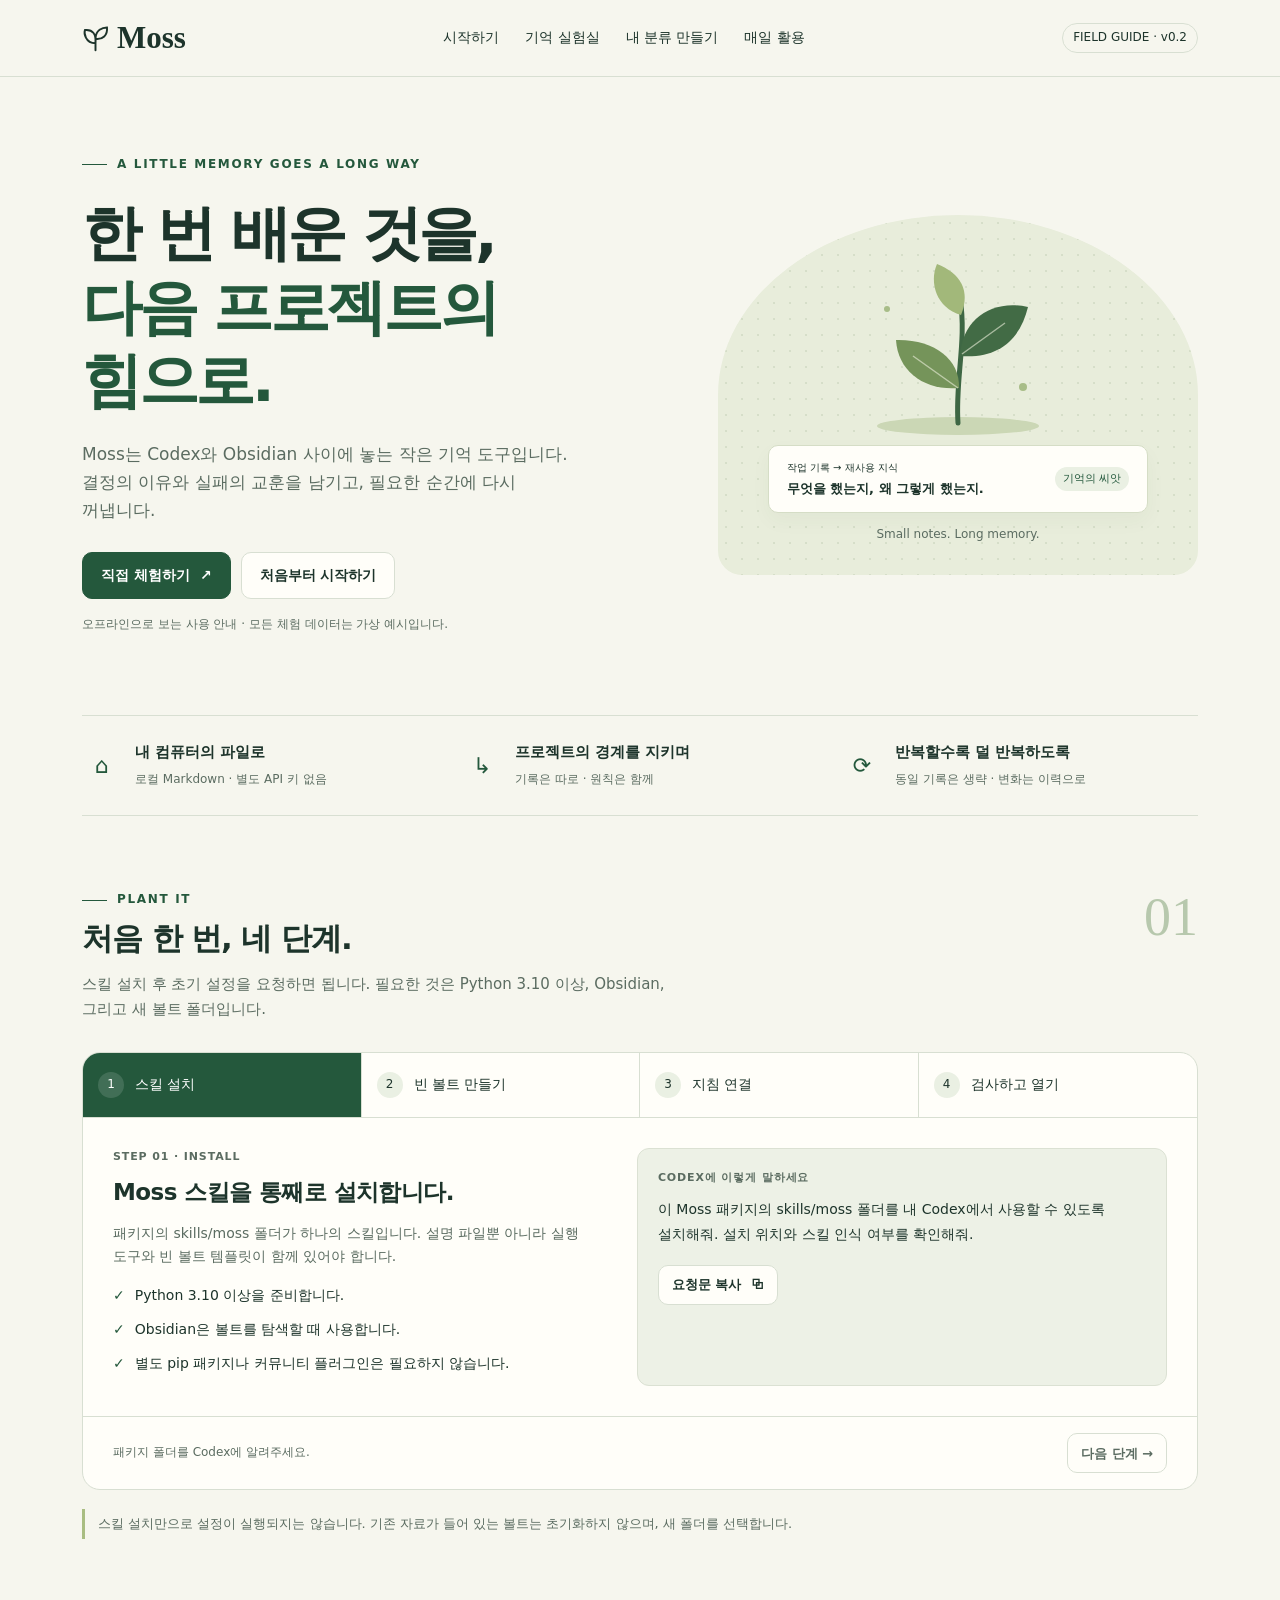
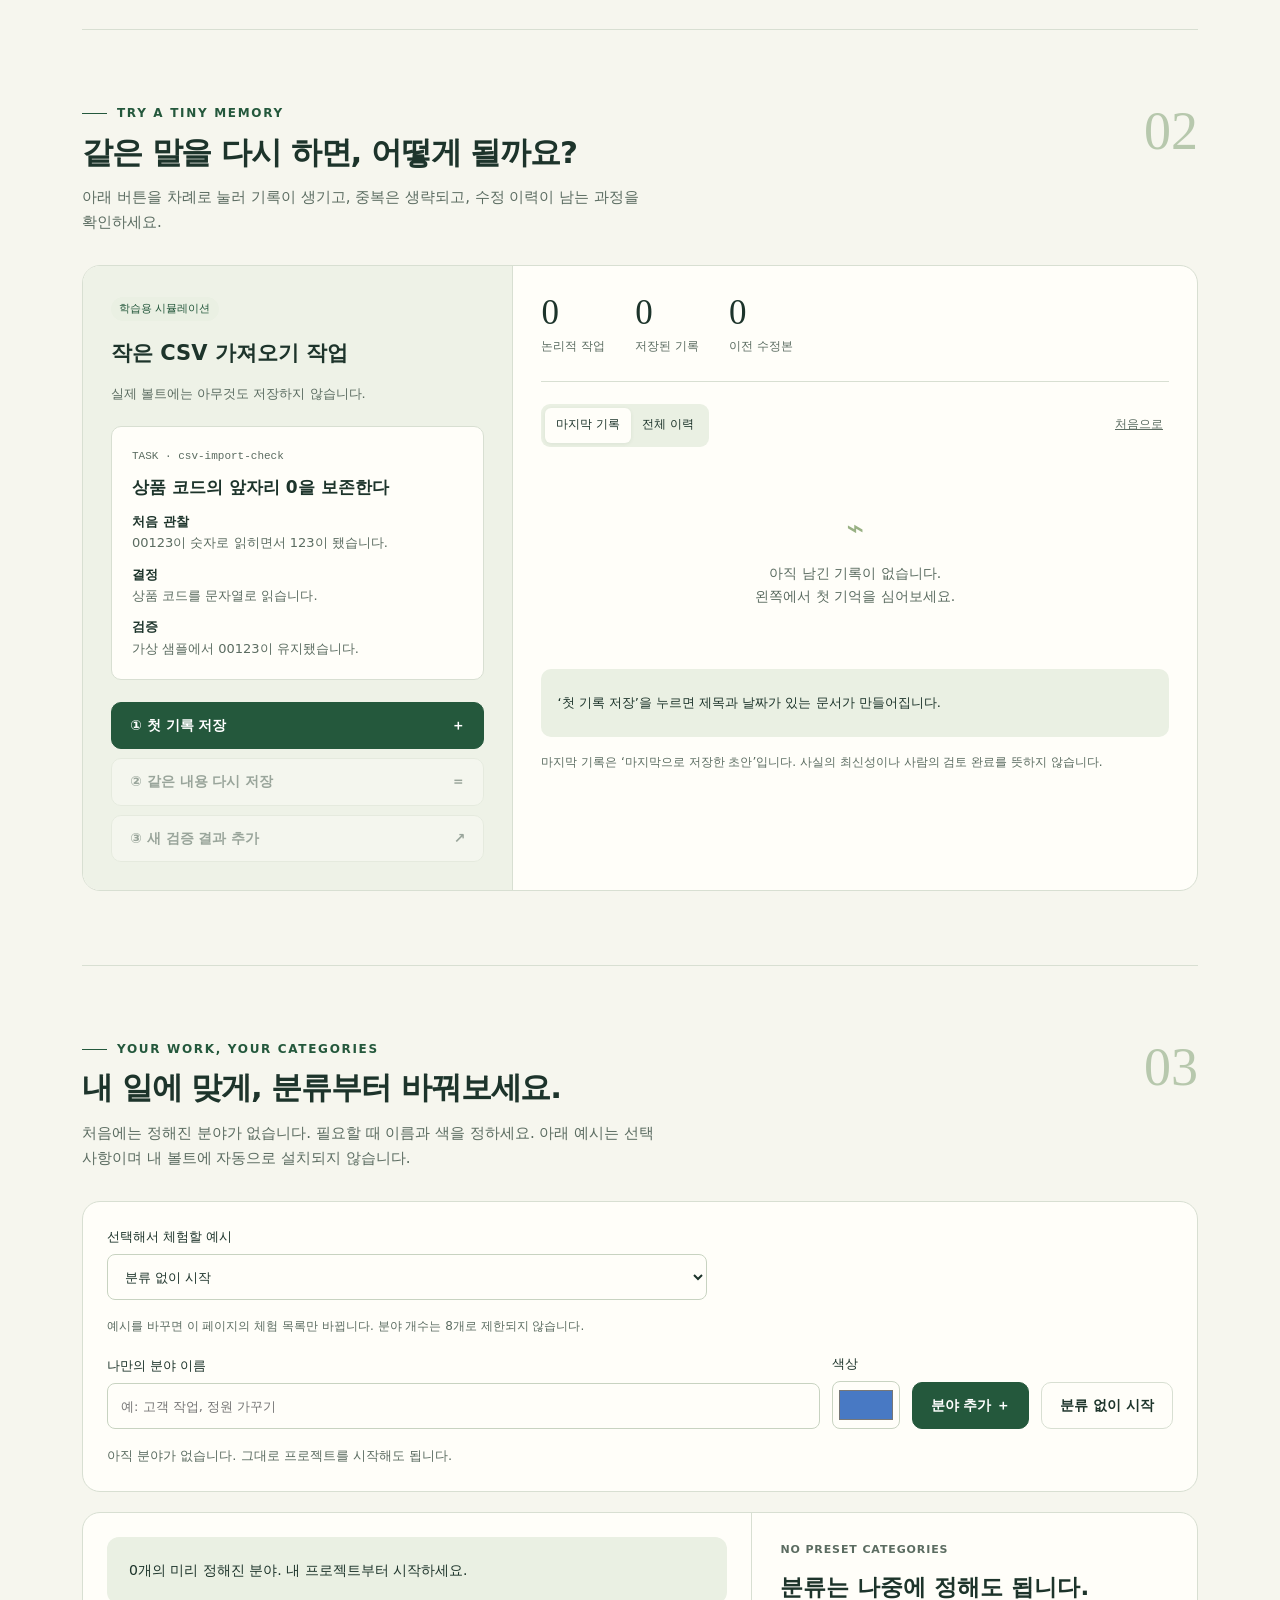
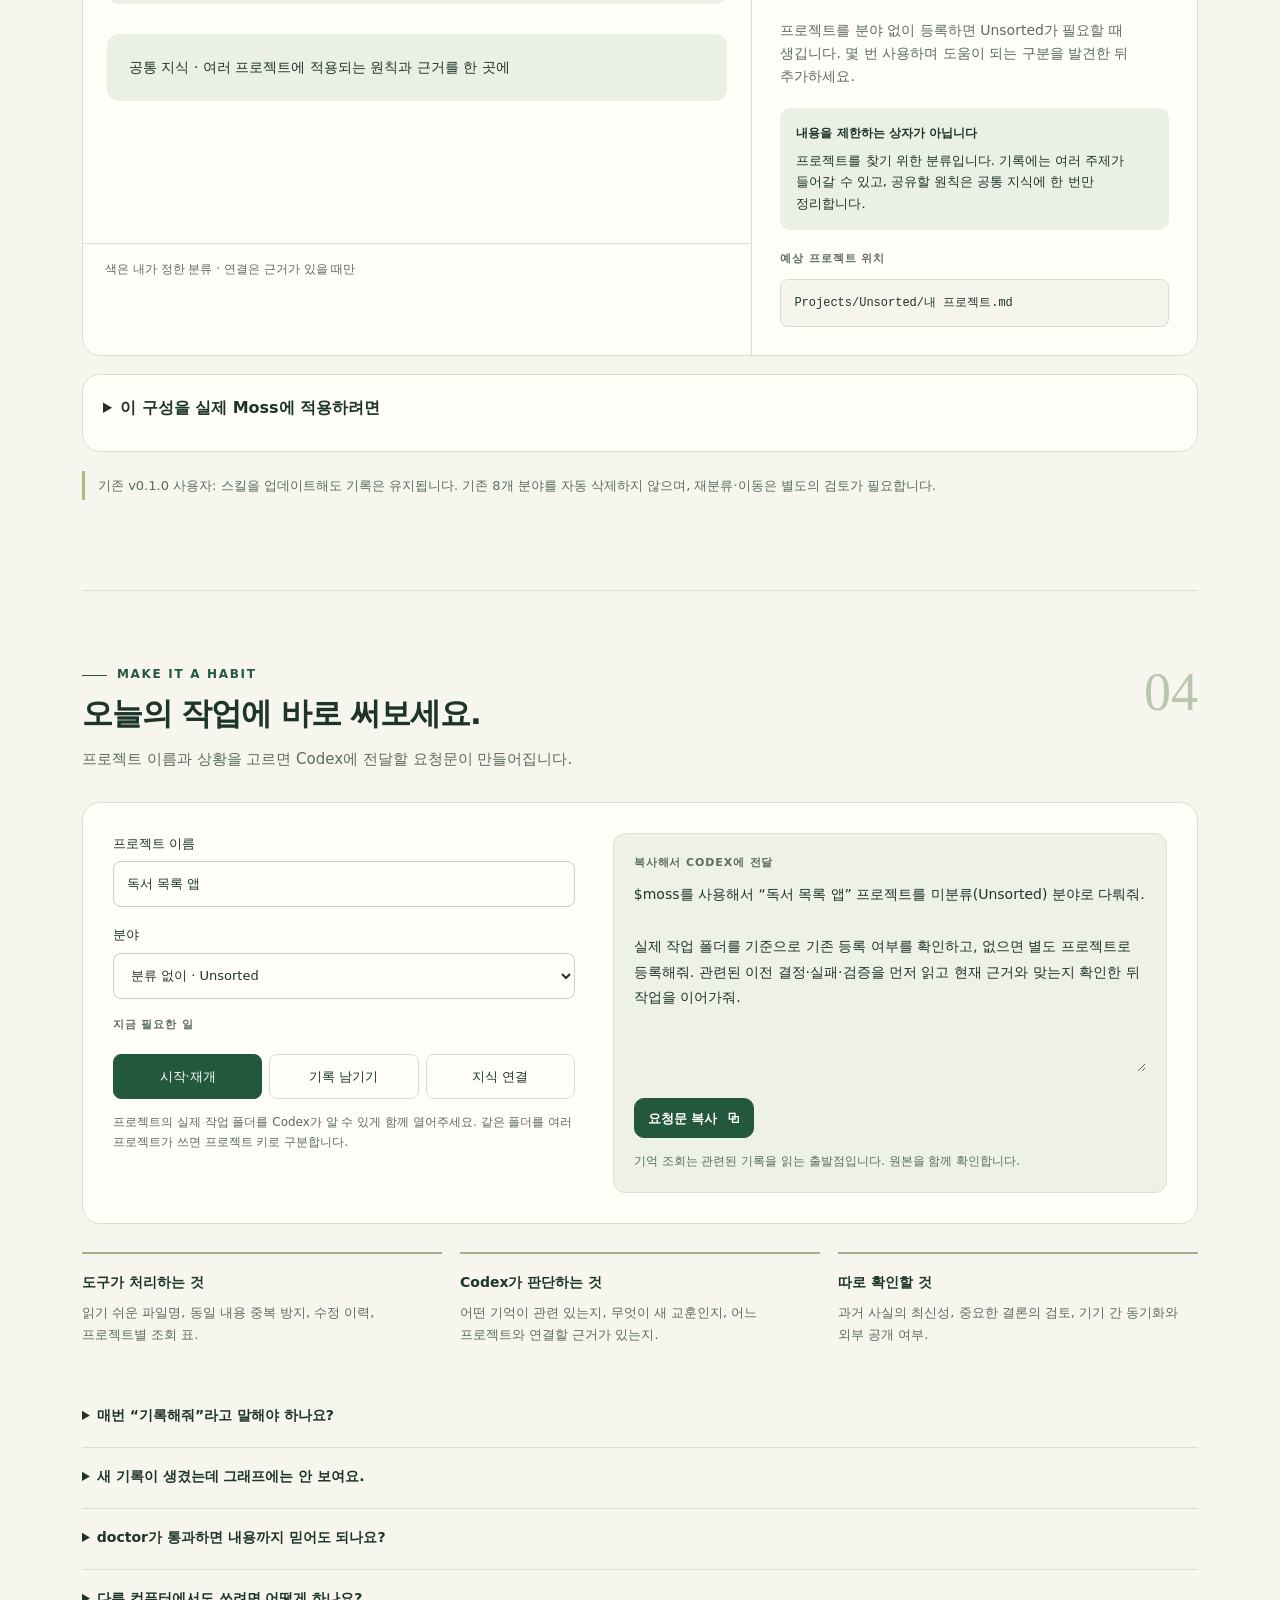
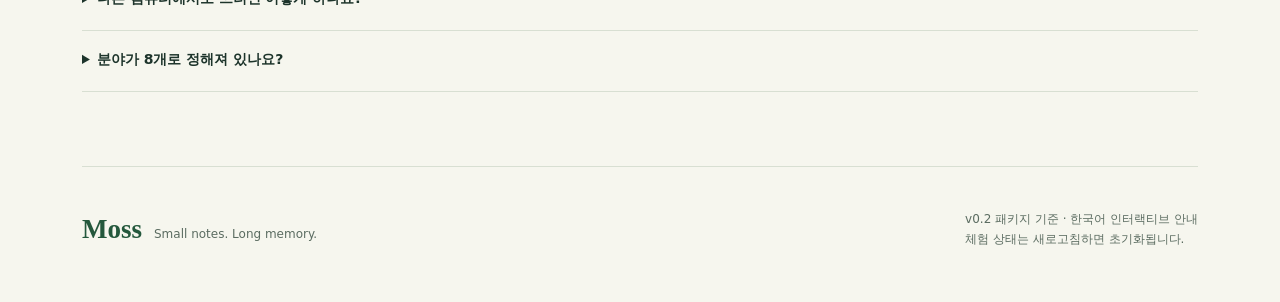
==== commit d5d8556e: "Make Moss v0.2.0 personal: zero preset areas, custom categories and colors" ====
--- a/skills/moss/references/guide.ko.html
+++ b/skills/moss/references/guide.ko.html
@@ -10,11 +10,12 @@
 @media(max-width:650px){.wrap{padding:0 20px}.top .wrap{min-height:68px;gap:15px}.top nav{gap:13px;font-size:12px}.brand{font-size:27px}.brand svg{width:20px}.hero{grid-template-columns:1fr;padding:42px 0;gap:30px}.hero-art{min-height:290px;max-width:440px;width:100%;margin:auto}.hero-art>svg{height:150px}.lead{font-size:15px}.manifest{grid-template-columns:1fr;gap:15px;padding:22px 0}.manifest>div{gap:14px}.manifest strong{font-size:14px}.manifest small{font-size:12px}.symbol{width:29px}.section-head h2{font-size:27px}.section-n{font-size:40px}.section-head{gap:12px}section{padding:48px 0}.steps{grid-template-columns:repeat(2,1fr)}.step{border-bottom:1px solid var(--line);padding:14px}.step:nth-child(2){border-right:0}.step:nth-child(n+3){border-bottom:0}.setup-body,.builder{grid-template-columns:1fr;padding:22px;gap:20px}.setup-footer{padding:15px 22px}.setup-footer>span{max-width:58%}.lab{grid-template-columns:1fr}.lab-input{border-right:0;border-bottom:1px solid var(--line);padding:22px}.lab-output{padding:22px}.lab-controls{grid-template-columns:1fr}.stats{justify-content:space-around;gap:16px}.graph-layout{grid-template-columns:1fr}.graph-side{border-left:0;border-top:1px solid var(--line);padding:22px}.graph{height:390px}.node{width:88px;font-size:12px}.legend-grid{grid-template-columns:repeat(4,1fr);gap:6px}.legend{font-size:11px}.graph-bar{padding:14px;flex-wrap:wrap}.responsibilities{grid-template-columns:1fr;gap:18px}.footer{align-items:start;flex-direction:column;gap:10px}.prompt-box{padding:17px}.caption{font-size:11px}.scenarios{margin-top:15px}.section-head p{font-size:14px}}
 @media(max-width:370px){.wrap{padding:0 14px}.top nav{gap:9px;font-size:11px}.brand{font-size:25px}.brand svg{display:none}.legend-grid{grid-template-columns:repeat(3,1fr)}.section-head h2{font-size:25px}.node{width:74px;font-size:11px}.graph{height:360px}.btn{padding:10px 13px}.stats b{font-size:31px}}
 @media(prefers-reduced-motion:reduce){html{scroll-behavior:auto}*,*:before,*:after{animation:none!important;transition:none!important}}
+.personalizer{padding:24px;margin-bottom:20px}.profile-intro{max-width:600px}.domain-form{display:flex;align-items:end;gap:12px;flex-wrap:wrap}.domain-form .field:first-child{flex:1;min-width:180px}.domain-form input[type=color]{width:68px;height:48px;padding:4px}.domain-form .field{margin-bottom:0}#profile-status{font-size:13px;color:var(--muted);margin:16px 0 0}.domain-preview{display:grid;grid-template-columns:repeat(auto-fit,minmax(145px,1fr));gap:14px;padding:24px;align-content:start;min-height:330px}.area-card{display:flex;flex-direction:column;align-items:start;gap:9px;border:1px solid var(--line);border-top:5px solid var(--c);border-radius:12px;padding:18px;background:var(--white);text-align:left;overflow-wrap:anywhere}.area-card[aria-pressed=true]{background:var(--soft);outline:2px solid var(--green)}.area-card small{color:var(--muted)}.shared-card,.empty-profile{grid-column:1/-1;padding:22px;border-radius:12px;background:var(--soft);font-size:14px}.profile-export{padding:20px;margin-top:18px}.profile-export summary{cursor:pointer;font-weight:600;min-height:36px}.profile-export p{margin-top:14px;font-size:14px;color:var(--muted)}#profile-json{width:100%;min-height:230px;padding:15px;background:var(--paper);border:1px solid var(--line);border-radius:8px;margin-bottom:12px;font-family:monospace;font-size:13px}@media(max-width:650px){.personalizer{padding:20px}.domain-preview{padding:18px}.domain-form{gap:10px}.domain-form .btn{flex:1}.top nav{gap:10px}.top nav a{font-size:11px}}
 </style>
 </head>
 <body>
 <a class="skip" href="#main">본문으로 이동</a>
-<header class="top"><div class="wrap"><a class="brand" href="#main" aria-label="Moss 처음으로"><svg viewBox="0 0 30 34" aria-hidden="true"><path d="M15 31V15M15 23C3 23 2 11 3 8c9-1 13 5 12 15M15 18C15 8 23 5 28 5c1 9-5 14-13 13" fill="none" stroke="currentColor" stroke-width="2.2" stroke-linecap="round"/></svg>Moss</a><nav aria-label="가이드 목차"><a href="#setup">시작하기</a><a href="#lab">기억 실험실</a><a href="#map">지식 지도</a><a href="#daily">매일 활용</a></nav><span class="version">FIELD GUIDE · v0.1</span></div></header>
+<header class="top"><div class="wrap"><a class="brand" href="#main" aria-label="Moss 처음으로"><svg viewBox="0 0 30 34" aria-hidden="true"><path d="M15 31V15M15 23C3 23 2 11 3 8c9-1 13 5 12 15M15 18C15 8 23 5 28 5c1 9-5 14-13 13" fill="none" stroke="currentColor" stroke-width="2.2" stroke-linecap="round"/></svg>Moss</a><nav aria-label="가이드 목차"><a href="#setup">시작하기</a><a href="#lab">기억 실험실</a><a href="#map">내 분류 만들기</a><a href="#daily">매일 활용</a></nav><span class="version">FIELD GUIDE · v0.2</span></div></header>
 <main class="wrap" id="main">
 <div class="hero"><div><div class="eyebrow">A little memory goes a long way</div><h1>한 번 배운 것을,<br><em>다음 프로젝트의 힘으로.</em></h1><p class="lead">Moss는 Codex와 Obsidian 사이에 놓는 작은 기억 도구입니다. 결정의 이유와 실패의 교훈을 남기고, 필요한 순간에 다시 꺼냅니다.</p><div class="actions"><a class="btn primary" href="#lab">직접 체험하기 <span aria-hidden="true">↗</span></a><a class="btn" href="#setup">처음부터 시작하기</a></div><div class="caption">오프라인으로 보는 사용 안내 · 모든 체험 데이터는 가상 예시입니다.</div></div><div class="hero-art" aria-label="작은 기록에서 재사용 지식이 자라는 모습을 그린 그림"><svg viewBox="0 0 240 200" aria-hidden="true"><ellipse cx="120" cy="181" rx="81" ry="9" fill="#cbd7b5"/><g class="sprout"><path d="M120 178C117 135 129 95 122 53" fill="none" stroke="#3e6744" stroke-width="5" stroke-linecap="round"/><path d="M121 143C87 146 60 127 58 95c38-1 64 19 63 48" fill="#75945a"/><path d="M122 111C124 74 154 54 190 62c-8 33-30 52-68 49" fill="#426b45"/><path d="M123 70C98 63 91 37 99 19c23 9 34 26 24 51" fill="#a2b87a"/><path d="M75 111l45 32m47-65l-43 31" stroke="#ebefda" fill="none" stroke-width="1.5" opacity=".6"/></g><circle cx="49" cy="64" r="3" fill="#a8bd88"/><circle cx="185" cy="142" r="4" fill="#a8bd88"/></svg><div class="floating-note"><div><small>작업 기록 → 재사용 지식</small><br><b>무엇을 했는지, 왜 그렇게 했는지.</b></div><span class="badge">기억의 씨앗</span></div><div class="art-footer">Small notes. Long memory.</div></div></div>
 <div class="manifest"><div><span class="symbol" aria-hidden="true">⌂</span><div><strong>내 컴퓨터의 파일로</strong><small>로컬 Markdown · 별도 API 키 없음</small></div></div><div><span class="symbol" aria-hidden="true">↳</span><div><strong>프로젝트의 경계를 지키며</strong><small>기록은 따로 · 원칙은 함께</small></div></div><div><span class="symbol" aria-hidden="true">⟳</span><div><strong>반복할수록 덜 반복하도록</strong><small>동일 기록은 생략 · 변화는 이력으로</small></div></div></div>
@@ -23,10 +24,13 @@
 
 <section id="lab"><div class="section-head"><div><div class="eyebrow">Try a tiny memory</div><h2>같은 말을 다시 하면, 어떻게 될까요?</h2><p>아래 버튼을 차례로 눌러 기록이 생기고, 중복은 생략되고, 수정 이력이 남는 과정을 확인하세요.</p></div><span class="section-n" aria-hidden="true">02</span></div><div class="panel lab"><div class="lab-input"><span class="badge">학습용 시뮬레이션</span><h3 style="margin-top:15px">작은 CSV 가져오기 작업</h3><p style="font-size:13px;color:var(--muted)">실제 볼트에는 아무것도 저장하지 않습니다.</p><div class="example-note"><div class="type">TASK · csv-import-check</div><h4>상품 코드의 앞자리 0을 보존한다</h4><dl><dt>처음 관찰</dt><dd>00123이 숫자로 읽히면서 123이 됐습니다.</dd><dt>결정</dt><dd>상품 코드를 문자열로 읽습니다.</dd><dt>검증</dt><dd>가상 샘플에서 00123이 유지됐습니다.</dd></dl></div><div class="lab-controls"><button id="save-first" class="btn primary">① 첫 기록 저장 <span aria-hidden="true">＋</span></button><button id="save-same" class="btn" disabled>② 같은 내용 다시 저장 <span aria-hidden="true">＝</span></button><button id="save-revision" class="btn" disabled>③ 새 검증 결과 추가 <span aria-hidden="true">↗</span></button></div></div><div class="lab-output"><div class="stats"><div><b id="stat-tasks">0</b><small>논리적 작업</small></div><div><b id="stat-files">0</b><small>저장된 기록</small></div><div><b id="stat-history">0</b><small>이전 수정본</small></div></div><div class="view-bar"><div class="seg" role="group" aria-label="기록 보기"><button id="view-latest" aria-pressed="true">마지막 기록</button><button id="view-all" aria-pressed="false">전체 이력</button></div><button class="reset" id="reset-lab">처음으로</button></div><div class="records" id="records"></div><div class="event" id="lab-event" role="status" aria-live="polite">‘첫 기록 저장’을 누르면 제목과 날짜가 있는 문서가 만들어집니다.</div><p class="caption">마지막 기록은 ‘마지막으로 저장한 초안’입니다. 사실의 최신성이나 사람의 검토 완료를 뜻하지 않습니다.</p></div></div></section>
 
-<section id="map"><div class="section-head"><div><div class="eyebrow">A map with meaning</div><h2>색은 분야, 연결은 이유.</h2><p>분야나 노드를 선택해 보세요. 같은 분야라는 이유만으로 모든 문서를 연결하지 않습니다.</p></div><span class="section-n" aria-hidden="true">03</span></div><div class="legend-grid" id="legend" role="group" aria-label="분야 선택"></div><div class="panel graph-layout"><div><div class="graph" id="graph"><svg class="wires" viewBox="0 0 100 100" preserveAspectRatio="none" aria-hidden="true"><line class="relation" x1="50" y1="49" x2="20" y2="20"/><line class="relation" x1="50" y1="49" x2="50" y2="13"/><line class="relation" x1="50" y1="49" x2="50" y2="85"/><g id="log-wires" hidden><line x1="20" y1="20" x2="9" y2="37"/><line x1="50" y1="13" x2="65" y2="28"/><line x1="50" y1="85" x2="65" y2="69"/></g></svg><div id="graph-nodes"></div><div id="graph-logs" hidden><div class="lognode" style="left:9%;top:37%">기록</div><div class="lognode" style="left:65%;top:28%">기록</div><div class="lognode" style="left:65%;top:69%">기록</div></div></div><div class="graph-bar"><label class="switch"><input id="show-logs" type="checkbox">작업 로그도 보기</label><span>가상 프로젝트로 그린 구조 예시</span></div></div><div class="graph-side" aria-live="polite"><div class="mini-label" id="map-domain"></div><h3 id="map-title"></h3><p id="map-desc"></p><div class="reason"><b id="map-reason-title"></b><span id="map-reason"></span></div><div class="mini-label">볼트에서 찾는 위치</div><div class="path" id="map-path"></div><p class="caption" id="map-extra"></p></div></div><p class="notice">기본 전역 그래프는 작업 로그·탐색용 목록을 숨깁니다. 새 기록은 프로젝트 표에 반영되고, 그래프에는 의미 있는 지식 관계가 남습니다.</p></section>
+<section id="map"><div class="section-head"><div><div class="eyebrow">Your work, your categories</div><h2>내 일에 맞게, 분류부터 바꿔보세요.</h2><p>처음에는 정해진 분야가 없습니다. 필요할 때 이름과 색을 정하세요. 아래 예시는 선택 사항이며 내 볼트에 자동으로 설치되지 않습니다.</p></div><span class="section-n" aria-hidden="true">03</span></div>
+<div class="panel personalizer"><div class="profile-intro"><label class="field">선택해서 체험할 예시<select id="persona"><option value="none">분류 없이 시작</option><option value="studio">프리랜서의 예시</option><option value="learner">배우는 사람의 예시</option></select></label><p class="caption">예시를 바꾸면 이 페이지의 체험 목록만 바뀝니다. 분야 개수는 8개로 제한되지 않습니다.</p></div><form id="domain-form" class="domain-form"><label class="field">나만의 분야 이름<input id="domain-name" maxlength="80" placeholder="예: 고객 작업, 정원 가꾸기" autocomplete="off"></label><label class="field">색상<input id="domain-color" type="color" value="#4879c4"></label><button class="btn primary" type="submit">분야 추가 ＋</button><button class="btn" id="clear-domains" type="button">분류 없이 시작</button></form><p id="profile-status" role="status" aria-live="polite">아직 분야가 없습니다. 그대로 프로젝트를 시작해도 됩니다.</p></div>
+<div class="panel graph-layout"><div><div class="domain-preview" id="domain-preview"></div><div class="graph-bar"><span>색은 내가 정한 분류 · 연결은 근거가 있을 때만</span></div></div><div class="graph-side" aria-live="polite"><div class="mini-label" id="map-domain"></div><h3 id="map-title"></h3><p id="map-desc"></p><div class="reason"><b>내용을 제한하는 상자가 아닙니다</b><span>프로젝트를 찾기 위한 분류입니다. 기록에는 여러 주제가 들어갈 수 있고, 공유할 원칙은 공통 지식에 한 번만 정리합니다.</span></div><div class="mini-label">예상 프로젝트 위치</div><div class="path" id="map-path"></div></div></div>
+<details class="profile-export panel"><summary>이 구성을 실제 Moss에 적용하려면</summary><p>아래 설정은 이름·색상만 담습니다. Codex에 복사해서 전달하면 현재 볼트의 분류에 추가하거나 표시 이름과 색을 갱신합니다. 기존 기록을 옮기거나 삭제하지 않습니다.</p><textarea id="profile-json" readonly aria-label="나의 분야 설정 JSON"></textarea><button class="btn small" id="copy-profile">설정 요청문 복사</button></details><p class="notice">기존 v0.1.0 사용자: 스킬을 업데이트해도 기록은 유지됩니다. 기존 8개 분야를 자동 삭제하지 않으며, 재분류·이동은 별도의 검토가 필요합니다.</p></section>
 
-<section id="daily"><div class="section-head"><div><div class="eyebrow">Make it a habit</div><h2>오늘의 작업에 바로 써보세요.</h2><p>프로젝트 이름과 상황을 고르면 Codex에 전달할 요청문이 만들어집니다.</p></div><span class="section-n" aria-hidden="true">04</span></div><div class="panel builder"><div><label class="field">프로젝트 이름<input id="project-name" value="독서 목록 앱" maxlength="60" autocomplete="off"></label><label class="field">분야<select id="project-domain"></select></label><div class="mini-label">지금 필요한 일</div><div class="scenarios" role="group" aria-label="작업 상황"><button class="scenario" data-mode="start" aria-pressed="true">시작·재개</button><button class="scenario" data-mode="finish" aria-pressed="false">기록 남기기</button><button class="scenario" data-mode="share" aria-pressed="false">지식 연결</button></div><p class="prompt-hint">프로젝트의 실제 작업 폴더를 Codex가 알 수 있게 함께 열어주세요. 같은 폴더를 여러 프로젝트가 쓰면 프로젝트 키로 구분합니다.</p></div><div class="prompt-box"><div class="mini-label">복사해서 Codex에 전달</div><textarea id="daily-prompt" readonly aria-label="생성된 Codex 요청문"></textarea><button class="btn primary small" id="copy-daily">요청문 복사 <span aria-hidden="true">⧉</span></button><div class="prompt-hint" id="daily-hint" aria-live="polite"></div></div></div><div class="responsibilities"><div class="responsibility"><b>도구가 처리하는 것</b><p>읽기 쉬운 파일명, 동일 내용 중복 방지, 수정 이력, 프로젝트별 조회 표.</p></div><div class="responsibility"><b>Codex가 판단하는 것</b><p>어떤 기억이 관련 있는지, 무엇이 새 교훈인지, 어느 프로젝트와 연결할 근거가 있는지.</p></div><div class="responsibility"><b>따로 확인할 것</b><p>과거 사실의 최신성, 중요한 결론의 검토, 기기 간 동기화와 외부 공개 여부.</p></div></div><div class="faq"><details><summary>매번 “기록해줘”라고 말해야 하나요?</summary><p>지침 연결을 선택하면 Codex는 중요한 시작·완료 시점에 Moss를 사용하도록 안내받습니다. 다만 호출이 항상 보장되지는 않습니다. 오래 열린 채팅이나 누락이 의심되는 때는 “$moss를 적용해줘”라고 명시하세요. 모든 대화를 실시간으로 기록하는 기능은 아닙니다.</p></details><details><summary>새 기록이 생겼는데 그래프에는 안 보여요.</summary><p>기본 그래프에서 작업 로그를 숨기기 때문입니다. Home → 분야 → 프로젝트의 표에서 확인하세요. 그래프 검색을 특정 Records 폴더로 바꾸면 로그도 볼 수 있습니다. 이 페이지의 ‘작업 로그도 보기’는 그 차이를 설명하는 예시입니다.</p></details><details><summary>doctor가 통과하면 내용까지 믿어도 되나요?</summary><p>doctor는 볼트 구조, 프로젝트 연결 정보, 수정본 표시, Canvas 대상, 지침 연결 등을 검사합니다. 내용의 사실 여부, 모든 링크, Obsidian의 실제 화면까지 확인하지는 않습니다. 중요한 판단은 원본과 근거일을 다시 확인하세요.</p></details><details><summary>다른 컴퓨터에서도 쓰려면 어떻게 하나요?</summary><p>스킬과 볼트를 옮긴 뒤 새 기기의 설정 파일로 경로를 연결하고, 프로젝트 원본 폴더를 맞춘 후 doctor를 실행합니다. Moss가 클라우드 동기화를 제공하지는 않습니다. 동기화된 서로 다른 복사본에 동시에 쓰는 작업은 별도로 조정해야 합니다.</p></details><details><summary>개인 기록이 패키지에 들어 있나요?</summary><p>배포용 템플릿은 프로젝트와 기록이 없는 상태입니다. 이 안내에 나오는 상품 코드, 프로젝트 이름과 연결은 설명을 위한 가상 예시이며 설치 때 볼트에 추가되지 않습니다. 이 HTML도 로컬 파일을 읽거나 쓰지 않습니다.</p></details></div></section>
-<footer class="footer"><div><strong>Moss</strong>Small notes. Long memory.</div><div>v0.1 패키지 기준 · 한국어 인터랙티브 안내<br>체험 상태는 새로고침하면 초기화됩니다.</div></footer>
+<section id="daily"><div class="section-head"><div><div class="eyebrow">Make it a habit</div><h2>오늘의 작업에 바로 써보세요.</h2><p>프로젝트 이름과 상황을 고르면 Codex에 전달할 요청문이 만들어집니다.</p></div><span class="section-n" aria-hidden="true">04</span></div><div class="panel builder"><div><label class="field">프로젝트 이름<input id="project-name" value="독서 목록 앱" maxlength="60" autocomplete="off"></label><label class="field">분야<select id="project-domain"></select></label><div class="mini-label">지금 필요한 일</div><div class="scenarios" role="group" aria-label="작업 상황"><button class="scenario" data-mode="start" aria-pressed="true">시작·재개</button><button class="scenario" data-mode="finish" aria-pressed="false">기록 남기기</button><button class="scenario" data-mode="share" aria-pressed="false">지식 연결</button></div><p class="prompt-hint">프로젝트의 실제 작업 폴더를 Codex가 알 수 있게 함께 열어주세요. 같은 폴더를 여러 프로젝트가 쓰면 프로젝트 키로 구분합니다.</p></div><div class="prompt-box"><div class="mini-label">복사해서 Codex에 전달</div><textarea id="daily-prompt" readonly aria-label="생성된 Codex 요청문"></textarea><button class="btn primary small" id="copy-daily">요청문 복사 <span aria-hidden="true">⧉</span></button><div class="prompt-hint" id="daily-hint" aria-live="polite"></div></div></div><div class="responsibilities"><div class="responsibility"><b>도구가 처리하는 것</b><p>읽기 쉬운 파일명, 동일 내용 중복 방지, 수정 이력, 프로젝트별 조회 표.</p></div><div class="responsibility"><b>Codex가 판단하는 것</b><p>어떤 기억이 관련 있는지, 무엇이 새 교훈인지, 어느 프로젝트와 연결할 근거가 있는지.</p></div><div class="responsibility"><b>따로 확인할 것</b><p>과거 사실의 최신성, 중요한 결론의 검토, 기기 간 동기화와 외부 공개 여부.</p></div></div><div class="faq"><details><summary>매번 “기록해줘”라고 말해야 하나요?</summary><p>지침 연결을 선택하면 Codex는 중요한 시작·완료 시점에 Moss를 사용하도록 안내받습니다. 다만 호출이 항상 보장되지는 않습니다. 오래 열린 채팅이나 누락이 의심되는 때는 “$moss를 적용해줘”라고 명시하세요. 모든 대화를 실시간으로 기록하는 기능은 아닙니다.</p></details><details><summary>새 기록이 생겼는데 그래프에는 안 보여요.</summary><p>기본 그래프에서 작업 로그를 숨기기 때문입니다. Home → 분야 → 프로젝트의 표에서 확인하세요. 그래프 검색을 특정 Records 폴더로 바꾸면 로그도 볼 수 있습니다. 이 페이지의 ‘작업 로그도 보기’는 그 차이를 설명하는 예시입니다.</p></details><details><summary>doctor가 통과하면 내용까지 믿어도 되나요?</summary><p>doctor는 볼트 구조, 프로젝트 연결 정보, 수정본 표시, Canvas 대상, 지침 연결 등을 검사합니다. 내용의 사실 여부, 모든 링크, Obsidian의 실제 화면까지 확인하지는 않습니다. 중요한 판단은 원본과 근거일을 다시 확인하세요.</p></details><details><summary>다른 컴퓨터에서도 쓰려면 어떻게 하나요?</summary><p>스킬과 볼트를 옮긴 뒤 새 기기의 설정 파일로 경로를 연결하고, 프로젝트 원본 폴더를 맞춘 후 doctor를 실행합니다. Moss가 클라우드 동기화를 제공하지는 않습니다. 동기화된 서로 다른 복사본에 동시에 쓰는 작업은 별도로 조정해야 합니다.</p></details><details><summary>분야가 8개로 정해져 있나요?</summary><p>아닙니다. v0.2부터 새 볼트는 분야가 0개이며, 사용자의 이름과 색상으로 설정합니다. 예시 선택은 필수가 아닙니다. 개인 기록도 포함되지 않으며, 이 HTML은 로컬 볼트를 읽거나 쓰지 않습니다.</p></details></div></section>
+<footer class="footer"><div><strong>Moss</strong>Small notes. Long memory.</div><div>v0.2 패키지 기준 · 한국어 인터랙티브 안내<br>체험 상태는 새로고침하면 초기화됩니다.</div></footer>
 </main><div id="toast" class="toast" role="status" aria-live="polite" hidden></div>
 <noscript><p style="padding:24px">체험 기능에는 JavaScript가 필요합니다. 기본 설명은 그대로 읽을 수 있습니다.</p></noscript>
 <script>
@@ -34,7 +38,7 @@
 const $=s=>document.querySelector(s),$$=s=>Array.from(document.querySelectorAll(s));
 const steps=[
  {k:'Step 01 · Install',title:'Moss 스킬을 통째로 설치합니다.',desc:'패키지의 skills/moss 폴더가 하나의 스킬입니다. 설명 파일뿐 아니라 실행 도구와 빈 볼트 템플릿이 함께 있어야 합니다.',checks:['Python 3.10 이상을 준비합니다.','Obsidian은 볼트를 탐색할 때 사용합니다.','별도 pip 패키지나 커뮤니티 플러그인은 필요하지 않습니다.'],prompt:'이 Moss 패키지의 skills/moss 폴더를 내 Codex에서 사용할 수 있도록 설치해줘. 설치 위치와 스킬 인식 여부를 확인해줘.',foot:'패키지 폴더를 Codex에 알려주세요.'},
- {k:'Step 02 · Set up',title:'기억이 자랄 빈 폴더를 만듭니다.',desc:'Moss가 홈, 분야별 목록, 템플릿과 Canvas를 준비합니다. 기존 개인 볼트를 합치는 작업은 초기 설정에 포함되지 않습니다.',checks:['새 폴더 또는 비어 있는 폴더를 선택합니다.','처음에는 프로젝트와 작업 기록이 0개입니다.','기기별 경로는 ~/.moss/config.json에 저장합니다.'],prompt:'$moss를 사용해서 내 Documents 폴더에 Moss라는 새 볼트를 만들어줘. 폴더에 기존 자료가 있다면 덮어쓰지 말고 상태를 알려줘.',foot:'설치와 초기 설정은 별도 단계입니다.'},
+ {k:'Step 02 · Set up',title:'기억이 자랄 빈 폴더를 만듭니다.',desc:'Moss가 홈, 템플릿과 Canvas를 준비합니다. 분야는 내 업무에 맞춰 선택하며 미리 정해진 8개 목록은 없습니다. 기존 개인 볼트를 합치는 작업은 초기 설정에 포함되지 않습니다.',checks:['새 폴더 또는 비어 있는 폴더를 선택합니다.','처음에는 프로젝트와 작업 기록이 0개입니다.','분류는 0개로 시작하거나, 내가 정한 이름과 색상으로 만듭니다.'],prompt:'$moss로 내가 기억하려는 일과 선호하는 언어를 먼저 확인하고, 필요한 분류를 함께 정해줘. 분류 없이 시작해도 좋아. 그 선택으로 Documents 폴더에 Moss라는 새 빈 볼트를 만들어줘.',foot:'설치와 초기 설정은 별도 단계입니다.'},
  {k:'Step 03 · Connect',title:'프로젝트의 시작과 끝에 연결합니다.',desc:'지침 연결을 요청하면 Codex의 AGENTS.md에 Moss 전용 구간이 추가됩니다. 기존 지침은 백업하고, 관련 없는 내용은 유지합니다.',checks:['시작할 때 관련 기억을 먼저 읽습니다.','의미 있는 완료·중단 때 결정과 검증을 기록합니다.','명시적으로 요청할 때만 쓰고 싶다면 지침 연결을 생략합니다.'],prompt:'$moss를 프로젝트 시작과 의미 있는 완료 시점에 사용하도록 내 Codex 지침에 연결해줘. 기존 지침은 보존하고, 다른 기억 도구와 충돌하는지 확인해줘.',foot:'같은 기억 도구의 지침이 있으면 먼저 조정합니다.'},
  {k:'Step 04 · Verify',title:'검사하고, Home에서 시작하세요.',desc:'doctor로 구조와 연결 상태를 확인합니다. Obsidian에서 생성한 폴더를 볼트로 열고 Home → 분야 → 프로젝트로 이동합니다.',checks:['doctor의 오류와 경고를 확인합니다.','Obsidian에서 Home과 Knowledge Map을 엽니다.','첫 프로젝트는 실제 작업 폴더와 분야로 등록합니다.'],prompt:'$moss의 doctor를 실행해서 초기 설정을 확인해줘. 볼트 경로와 검사 결과를 알려주고, 첫 프로젝트를 등록할 수 있는 상태인지 확인해줘.',foot:'검사 통과는 기록 내용의 사실 검증이 아닙니다.'}
 ];let stepIndex=0;
@@ -49,23 +53,18 @@
 $('#save-same').addEventListener('click',()=>renderLab('같은 작업·같은 내용입니다. 새 문서를 만들지 않았습니다. 저장된 기록 수는 그대로입니다.'));
 $('#save-revision').addEventListener('click',()=>{if(!revisions.length)return;let n=revisions.length+1;revisions.push({rev:n,text:'가상 검증 범위를 '+n+'개 샘플로 넓혔습니다. 이전 결론의 적용 범위를 함께 기록합니다.'});renderLab('내용이 달라져 수정본 '+n+'이 생겼습니다. 이전 본문은 보존됩니다. ‘전체 이력’을 눌러 비교하세요.')});
 $('#view-latest').addEventListener('click',()=>{all=false;renderLab()});$('#view-all').addEventListener('click',()=>{all=true;renderLab()});$('#reset-lab').addEventListener('click',()=>{revisions=[];all=false;renderLab('체험을 초기화했습니다. 실제 파일은 생성하거나 삭제하지 않습니다.')});renderLab();
-const domains=[
- {en:'Research',ko:'연구',color:'#4879C4',x:20,y:20,project:'지역 수요 예측',desc:'질문·자료·측정·실증 근거를 다루는 프로젝트입니다.',reason:'관측 지역이 바뀌면 같은 예측 결과가 유지되는지 다시 확인해야 하므로 공통 원칙에 연결합니다.',linked:true},
- {en:'Development',ko:'개발',color:'#35A38B',x:50,y:13,project:'독서 목록 앱',desc:'기능 구현·테스트·운영에서 얻은 결정을 보관합니다.',reason:'테스트 자료와 실제 입력이 다를 때 검증 범위를 다시 확인해야 하므로 공통 원칙에 연결합니다.',linked:true},
- {en:'Competitions',ko:'공모전',color:'#DE9745',x:80,y:20,project:'도시 아이디어 챌린지',desc:'공식 요건과 제작·평가·제출 과정의 근거를 모읍니다.',reason:'이 예시에서는 선택한 공통 원칙과의 적용 근거를 아직 정리하지 않았습니다. 연결 없이 남겨둡니다.'},
- {en:'Learning',ko:'학습',color:'#8672BD',x:84,y:49,project:'통계 학습 노트',desc:'과목·독서·연습에서 이해한 내용과 미해결 질문을 남깁니다.',reason:'같은 위키를 사용한다는 이유만으로 연구 프로젝트와 연결하지 않습니다. 실제 학습의 적용 사례가 생기면 연결합니다.'},
- {en:'Admissions',ko:'유학준비',color:'#CF7895',x:80,y:78,project:'석사 지원 계획',desc:'지원 전략·서류·추천서·장학금 준비를 구분해 기록합니다.',reason:'이 예시에서는 다른 프로젝트와 공유할 근거가 없습니다. 필요한 지원 자료는 프로젝트 안에서 찾습니다.'},
- {en:'Investing',ko:'투자',color:'#619846',x:50,y:85,project:'자산배분 노트',desc:'시장 관찰과 가설, 검증 결과와 위험 조건을 구별합니다.',reason:'표본 기간과 시장 조건이 바뀌면 과거 결과를 그대로 적용할 수 없으므로 공통 원칙에 연결합니다.',linked:true},
- {en:'Creative',ko:'창작',color:'#A98A61',x:20,y:78,project:'단편 소설',desc:'집필·영상·디자인에서 선택한 표현과 제작 교훈을 남깁니다.',reason:'표현이 비슷하다는 이유로 같은 지식으로 합치지 않습니다. 이 프로젝트의 고유한 맥락을 유지합니다.'},
- {en:'Operations',ko:'운영',color:'#7D8897',x:16,y:49,project:'개인 도구 정비',desc:'기억 구조와 도구 설정, 유지보수의 근거를 관리합니다.',reason:'운영 프로젝트가 모든 기록의 중심이 될 필요는 없습니다. 관련 작업에만 근거 링크를 붙입니다.'}
-];const shared={en:'Shared',ko:'공통 지식',color:'#2D9D9D',x:50,y:49,project:'자료 범위가 달라지면 재검증한다',desc:'여러 프로젝트에서 재사용하는 원칙을 한 곳에 둡니다. 이 예시의 원칙은 연구·개발·투자에 각각 다른 조건으로 적용됩니다.',reason:'원칙은 이 노트에 한 번만 씁니다. 각 프로젝트에는 자료 범위, 실제 검사와 결과 차이를 남깁니다.',linked:true};let selected='Research';
-function choose(en){selected=en;let d=[...domains,shared].find(x=>x.en===en);$$('[data-domain]').forEach(b=>b.setAttribute('aria-pressed',b.dataset.domain===en));$('#map-domain').textContent=d.ko+' · '+d.en+' · '+d.color;$('#map-title').textContent=d.project;$('#map-desc').textContent=d.desc;$('#map-reason-title').textContent=en==='Shared'?'함께 쓰는 방법':d.linked?'연결한 이유':'연결하지 않은 이유';$('#map-reason').textContent=d.reason;$('#map-path').textContent=en==='Shared'?'Knowledge/자료 범위가 달라지면 재검증한다.md':'Projects/'+d.en+'/'+d.project+'.md';$('#map-extra').textContent=en==='Shared'?'공통 지식은 자동으로 합성되지 않습니다. Codex가 근거·조건·예외를 확인해 정리합니다.':'작업 기록은 Records/'+d.en+'/ 아래에 별도로 저장됩니다. 색은 분야를 나타내며 검증 수준은 아닙니다.'}
-domains.forEach(d=>{const b=document.createElement('button');b.className='legend';b.dataset.domain=d.en;b.setAttribute('aria-pressed',false);const dot=document.createElement('span');dot.className='dot';dot.style.setProperty('--c',d.color);dot.setAttribute('aria-hidden','true');b.append(dot,document.createTextNode(d.ko));b.addEventListener('click',()=>choose(d.en));$('#legend').append(b)});
-[...domains,shared].forEach(d=>{const b=document.createElement('button');b.className='node'+(d.en==='Shared'?' shared':'');b.dataset.domain=d.en;b.style.cssText='left:'+d.x+'%;top:'+d.y+'%;--c:'+d.color;b.setAttribute('aria-label',d.ko+' 프로젝트 설명 보기');const orb=document.createElement('span');orb.className='orb';orb.setAttribute('aria-hidden','true');b.append(orb,document.createTextNode(d.ko));b.addEventListener('click',()=>choose(d.en));$('#graph-nodes').append(b)});choose(selected);
-$('#show-logs').addEventListener('change',e=>{const on=e.target.checked;$('#graph-logs').hidden=!on;$('#log-wires').toggleAttribute('hidden',!on);toast(on?'프로젝트에 속한 작업 로그도 표시했습니다.':'의미 있는 지식 관계만 표시합니다.')});
-domains.forEach(d=>{const opt=document.createElement('option');opt.value=d.en;opt.textContent=d.ko+' · '+d.en;$('#project-domain').append(opt)});$('#project-domain').value='Development';let mode='start';
-function buildPrompt(){const name=$('#project-name').value.trim()||'이 프로젝트';const d=domains.find(x=>x.en===$('#project-domain').value);const prefix='$moss를 사용해서 “'+name+'” 프로젝트를 '+d.ko+'('+d.en+') 분야로 다뤄줘.\n\n';const bodies={start:'실제 작업 폴더를 기준으로 기존 등록 여부를 확인하고, 없으면 별도 프로젝트로 등록해줘. 관련된 이전 결정·실패·검증을 먼저 읽고 현재 근거와 맞는지 확인한 뒤 작업을 이어가줘.',finish:'이번 작업에서 새로 관찰한 사실, 결정의 이유, 실패와 수정, 실제로 수행한 검증, 미검증 항목과 재사용 조건을 출처와 함께 기록해줘. 같은 작업은 기존 task_id를 유지하고, 동일 내용은 중복 저장하지 말아줘.',share:'이번 기록에서 다른 프로젝트에도 적용할 수 있는 원칙을 찾아줘. 기존 지식 노트를 먼저 검색하고, 근거·적용 조건·예외를 확인해 한 곳에 정리해줘. 관련 프로젝트에는 연결 이유와 적용 차이를 남겨줘.'};$('#daily-prompt').value=prefix+bodies[mode];$('#daily-hint').textContent={start:'기억 조회는 관련된 기록을 읽는 출발점입니다. 원본을 함께 확인합니다.',finish:'완료 후 실제 저장 경로와 검사 결과를 확인하세요.',share:'같은 분야라는 이유만으로 자동 연결하거나 기존 결론을 덮어쓰지 않습니다.'}[mode]}
-$$('.scenario').forEach(b=>b.addEventListener('click',()=>{mode=b.dataset.mode;$$('.scenario').forEach(x=>x.setAttribute('aria-pressed',x===b));buildPrompt()}));$('#project-name').addEventListener('input',buildPrompt);$('#project-domain').addEventListener('change',buildPrompt);buildPrompt();
+let domains=[],selected='',mode='start',nextArea=1;
+const presets={none:[],studio:[{id:'clients',ko:'고객 작업',color:'#4879C4'},{id:'originals',ko:'자체 작품',color:'#35A38B'}],learner:[{id:'courses',ko:'수업',color:'#8672BD'},{id:'practice',ko:'연습',color:'#DE9745'},{id:'reading',ko:'독서',color:'#619846'}]};
+function choose(en){selected=en;const d=domains.find(x=>x.en===en);$$('[data-domain]').forEach(b=>b.setAttribute('aria-pressed',b.dataset.domain===en));$('#map-domain').textContent=d?d.ko+' · '+d.color:'No preset categories';$('#map-title').textContent=d?d.ko:'분류는 나중에 정해도 됩니다.';$('#map-desc').textContent=d?'이 분야에 속한 프로젝트를 따로 모아 찾습니다. 이름과 색상은 바꿀 수 있고, 기록의 경로를 구분하는 ID는 안정적으로 유지합니다.':'프로젝트를 분야 없이 등록하면 Unsorted가 필요할 때 생깁니다. 몇 번 사용하며 도움이 되는 구분을 발견한 뒤 추가하세요.';$('#map-path').textContent='Projects/'+(d?d.en:'Unsorted')+'/내 프로젝트.md'}
+function profile(){return {domains:domains.map(d=>({id:d.en,label:d.ko,color:d.color}))}}
+function renderDomains(){const container=$('#domain-preview');container.replaceChildren();if(!domains.length){const empty=document.createElement('p');empty.className='empty-profile';empty.textContent='0개의 미리 정해진 분야. 내 프로젝트부터 시작하세요.';container.append(empty)}domains.forEach(d=>{const b=document.createElement('button');b.className='area-card';b.dataset.domain=d.en;b.style.setProperty('--c',d.color);const dot=document.createElement('span');dot.className='dot';dot.setAttribute('aria-hidden','true');const label=document.createElement('strong');label.textContent=d.ko;const id=document.createElement('small');id.textContent=d.en;b.append(dot,label,id);b.addEventListener('click',()=>choose(d.en));container.append(b)});const knowledge=document.createElement('div');knowledge.className='shared-card';knowledge.textContent='공통 지식 · 여러 프로젝트에 적용되는 원칙과 근거를 한 곳에';container.append(knowledge);$('#project-domain').replaceChildren();const un=document.createElement('option');un.value='Unsorted';un.textContent='분류 없이 · Unsorted';$('#project-domain').append(un);domains.forEach(d=>{const o=document.createElement('option');o.value=d.en;o.textContent=d.ko;$('#project-domain').append(o)});if(domains.length)$('#project-domain').value=domains[0].en;$('#profile-json').value=JSON.stringify(profile(),null,2);choose(domains.some(d=>d.en===selected)?selected:(domains[0]?.en||''));buildPrompt()}
+$('#persona').addEventListener('change',e=>{domains=presets[e.target.value].map(d=>({en:d.id,ko:d.ko,color:d.color}));nextArea=1;renderDomains();$('#profile-status').textContent=domains.length+'개 분야의 체험 예시입니다. 이름을 직접 추가해 나에게 맞춰보세요.'});
+$('#domain-form').addEventListener('submit',e=>{e.preventDefault();const label=$('#domain-name').value.trim();if(!label||/[\r\n\[\]|<>]/.test(label)){toast('분야 이름을 한 줄로 입력하세요.');return}if(domains.some(d=>d.ko.toLowerCase()===label.toLowerCase())){toast('이미 같은 이름이 있습니다.');return}while(domains.some(d=>d.en==='area-'+nextArea))nextArea++;domains.push({en:'area-'+nextArea++,ko:label,color:$('#domain-color').value.toUpperCase()});$('#domain-name').value='';renderDomains();$('#profile-status').textContent=domains.length+'개 분야. 필요할 때 추가하며 사용하세요.'});
+$('#clear-domains').addEventListener('click',()=>{domains=[];$('#persona').value='none';renderDomains();$('#profile-status').textContent='분류 없이 시작합니다. 실제 볼트는 변경하지 않습니다.'});
+$('#copy-profile').addEventListener('click',()=>copy('$moss를 사용해 아래 분야 설정을 현재 볼트에 적용해줘. 새 볼트라면 setup --profile, 기존 Moss 볼트라면 configure --profile을 사용하고 doctor로 검증해줘. 기존 기록은 보존해줘.\n\n'+JSON.stringify(profile(),null,2)));
+
+function buildPrompt(){const name=$('#project-name').value.trim()||'이 프로젝트';const d=domains.find(x=>x.en===$('#project-domain').value)||{en:'Unsorted',ko:'미분류'};const prefix='$moss를 사용해서 “'+name+'” 프로젝트를 '+d.ko+'('+d.en+') 분야로 다뤄줘.\n\n';const bodies={start:'실제 작업 폴더를 기준으로 기존 등록 여부를 확인하고, 없으면 별도 프로젝트로 등록해줘. 관련된 이전 결정·실패·검증을 먼저 읽고 현재 근거와 맞는지 확인한 뒤 작업을 이어가줘.',finish:'이번 작업에서 새로 관찰한 사실, 결정의 이유, 실패와 수정, 실제로 수행한 검증, 미검증 항목과 재사용 조건을 출처와 함께 기록해줘. 같은 작업은 기존 task_id를 유지하고, 동일 내용은 중복 저장하지 말아줘.',share:'이번 기록에서 다른 프로젝트에도 적용할 수 있는 원칙을 찾아줘. 기존 지식 노트를 먼저 검색하고, 근거·적용 조건·예외를 확인해 한 곳에 정리해줘. 관련 프로젝트에는 연결 이유와 적용 차이를 남겨줘.'};$('#daily-prompt').value=prefix+bodies[mode];$('#daily-hint').textContent={start:'기억 조회는 관련된 기록을 읽는 출발점입니다. 원본을 함께 확인합니다.',finish:'완료 후 실제 저장 경로와 검사 결과를 확인하세요.',share:'같은 분야라는 이유만으로 자동 연결하거나 기존 결론을 덮어쓰지 않습니다.'}[mode]}
+$$('.scenario').forEach(b=>b.addEventListener('click',()=>{mode=b.dataset.mode;$$('.scenario').forEach(x=>x.setAttribute('aria-pressed',x===b));buildPrompt()}));$('#project-name').addEventListener('input',buildPrompt);$('#project-domain').addEventListener('change',buildPrompt);renderDomains();
 })();
 </script>
 </body></html>
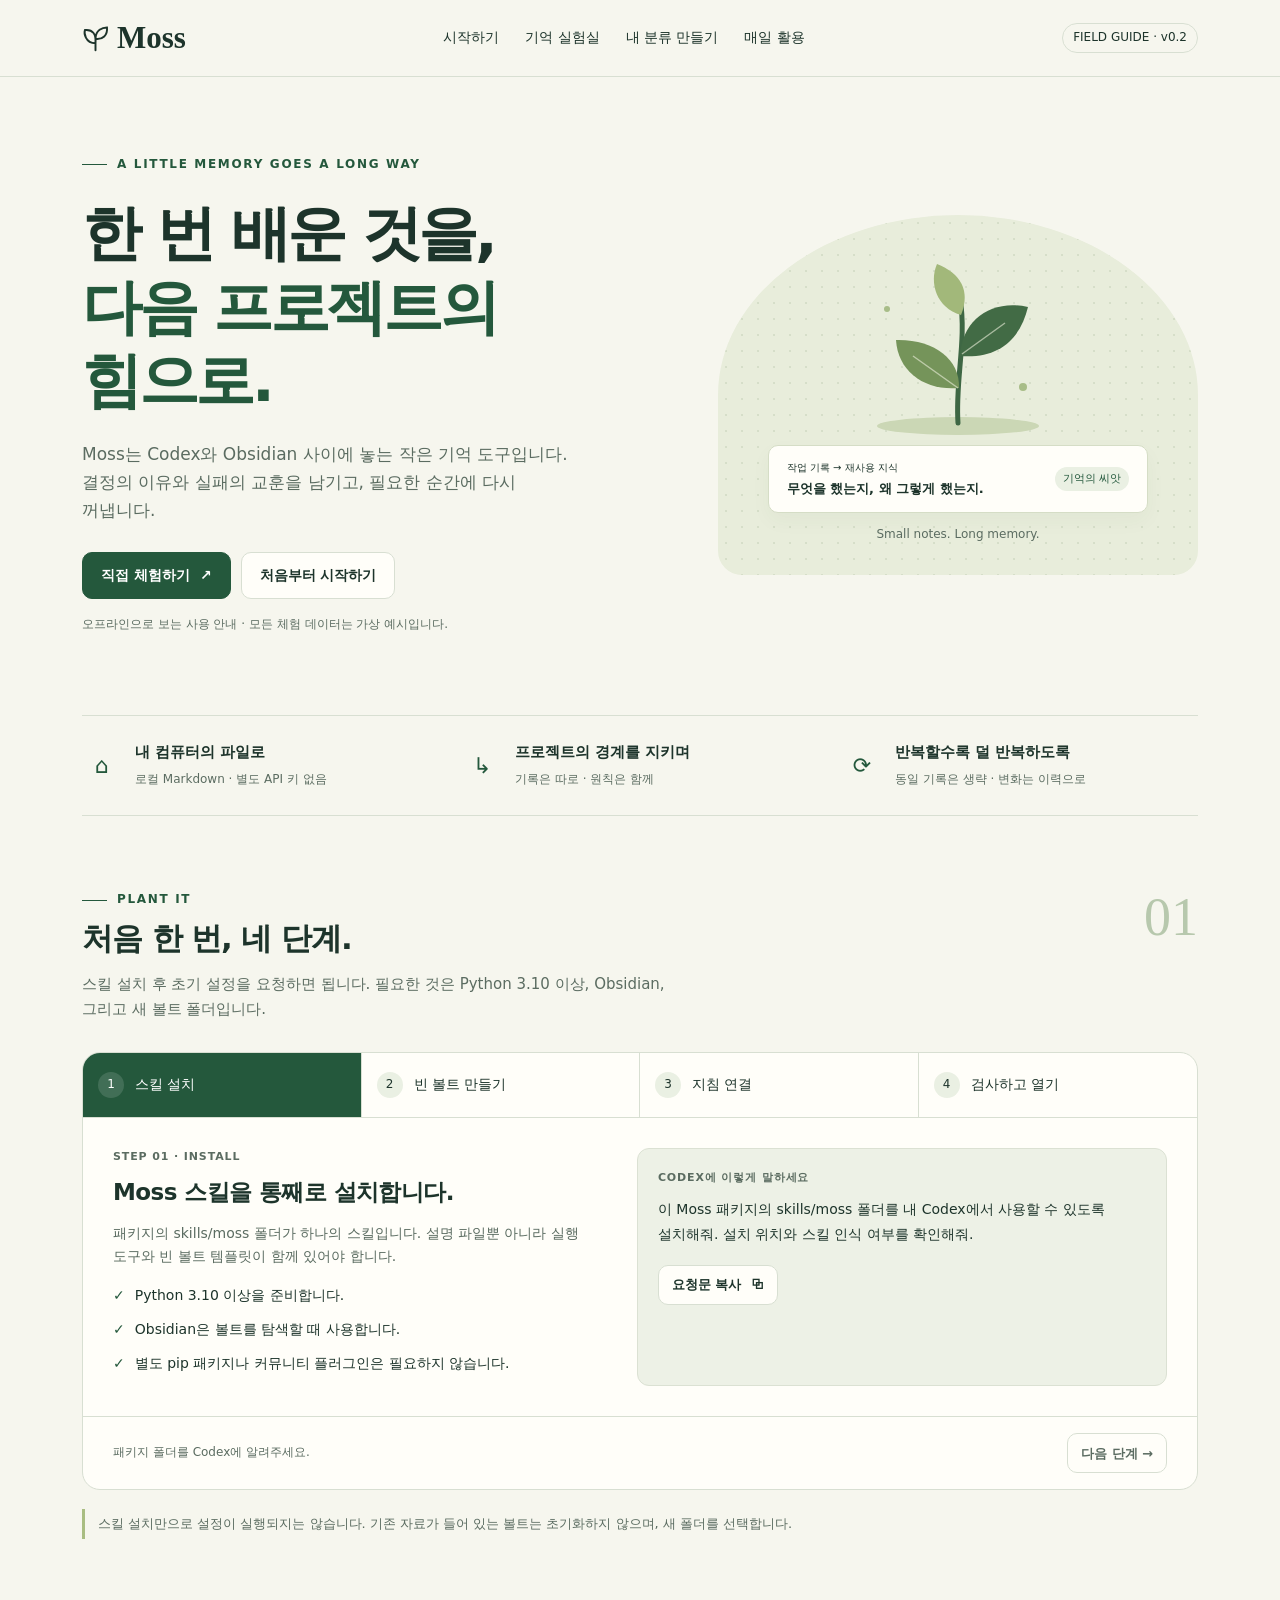
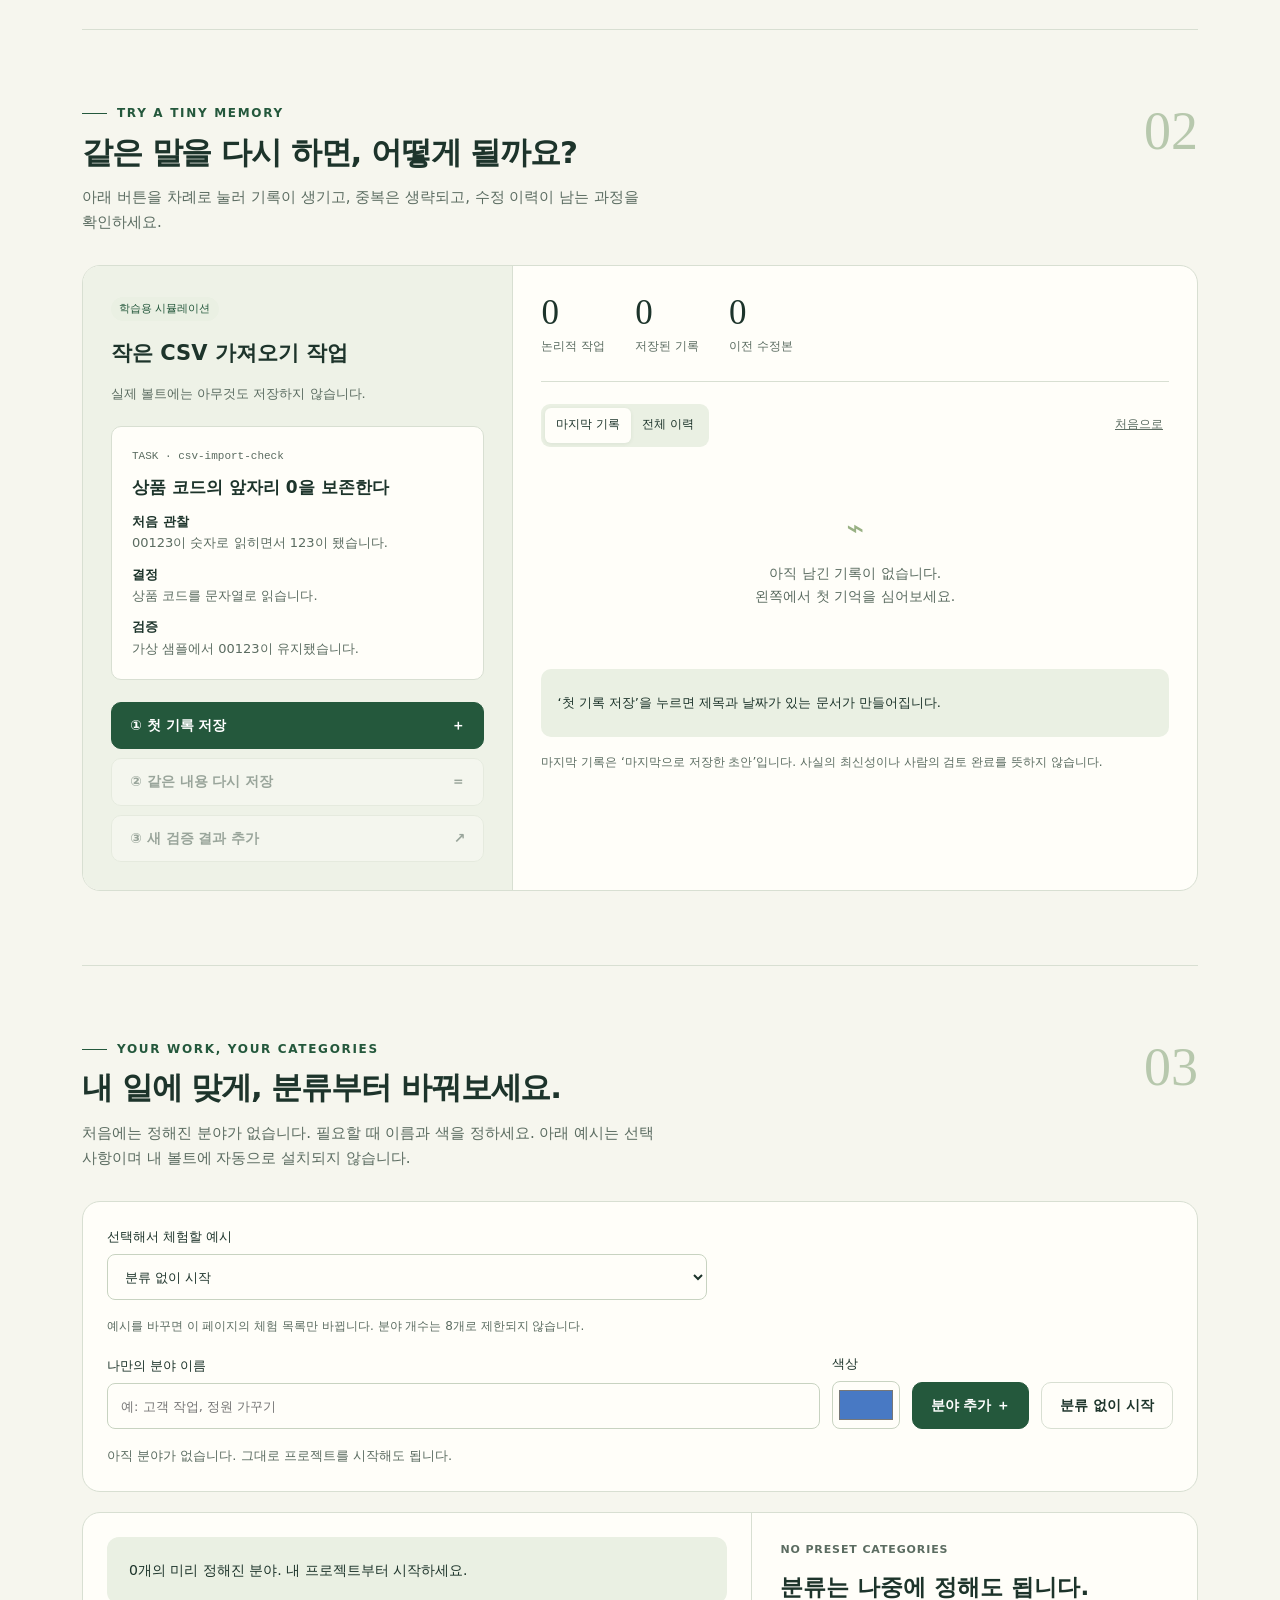
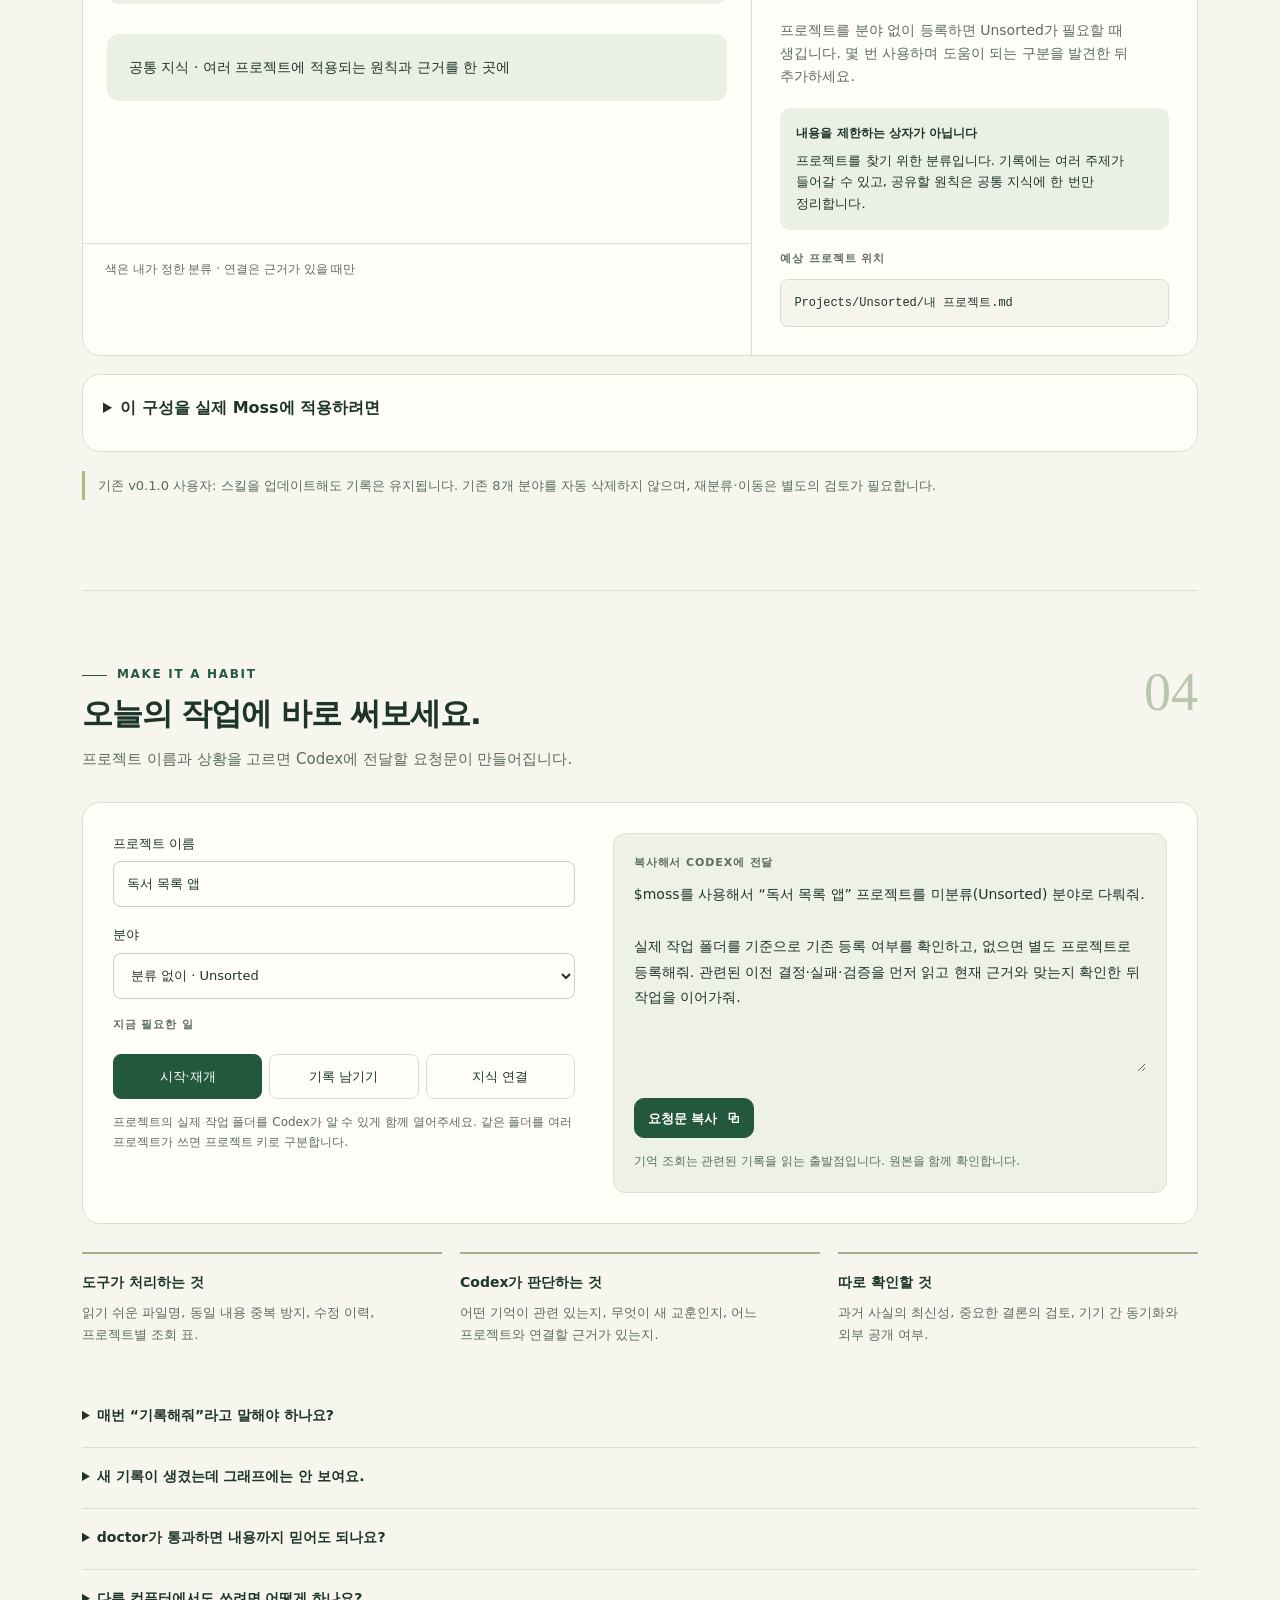
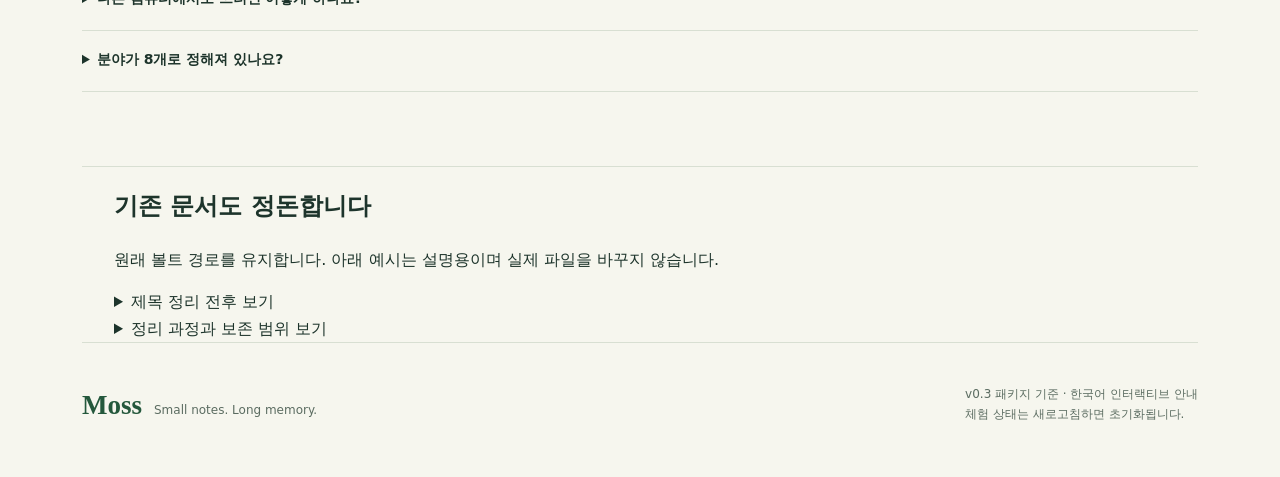
==== commit 41e87185: "Add existing-vault onboarding with staged filename migration and preservation checks" ====
--- a/skills/moss/references/guide.ko.html
+++ b/skills/moss/references/guide.ko.html
@@ -30,7 +30,7 @@
 <details class="profile-export panel"><summary>이 구성을 실제 Moss에 적용하려면</summary><p>아래 설정은 이름·색상만 담습니다. Codex에 복사해서 전달하면 현재 볼트의 분류에 추가하거나 표시 이름과 색을 갱신합니다. 기존 기록을 옮기거나 삭제하지 않습니다.</p><textarea id="profile-json" readonly aria-label="나의 분야 설정 JSON"></textarea><button class="btn small" id="copy-profile">설정 요청문 복사</button></details><p class="notice">기존 v0.1.0 사용자: 스킬을 업데이트해도 기록은 유지됩니다. 기존 8개 분야를 자동 삭제하지 않으며, 재분류·이동은 별도의 검토가 필요합니다.</p></section>
 
 <section id="daily"><div class="section-head"><div><div class="eyebrow">Make it a habit</div><h2>오늘의 작업에 바로 써보세요.</h2><p>프로젝트 이름과 상황을 고르면 Codex에 전달할 요청문이 만들어집니다.</p></div><span class="section-n" aria-hidden="true">04</span></div><div class="panel builder"><div><label class="field">프로젝트 이름<input id="project-name" value="독서 목록 앱" maxlength="60" autocomplete="off"></label><label class="field">분야<select id="project-domain"></select></label><div class="mini-label">지금 필요한 일</div><div class="scenarios" role="group" aria-label="작업 상황"><button class="scenario" data-mode="start" aria-pressed="true">시작·재개</button><button class="scenario" data-mode="finish" aria-pressed="false">기록 남기기</button><button class="scenario" data-mode="share" aria-pressed="false">지식 연결</button></div><p class="prompt-hint">프로젝트의 실제 작업 폴더를 Codex가 알 수 있게 함께 열어주세요. 같은 폴더를 여러 프로젝트가 쓰면 프로젝트 키로 구분합니다.</p></div><div class="prompt-box"><div class="mini-label">복사해서 Codex에 전달</div><textarea id="daily-prompt" readonly aria-label="생성된 Codex 요청문"></textarea><button class="btn primary small" id="copy-daily">요청문 복사 <span aria-hidden="true">⧉</span></button><div class="prompt-hint" id="daily-hint" aria-live="polite"></div></div></div><div class="responsibilities"><div class="responsibility"><b>도구가 처리하는 것</b><p>읽기 쉬운 파일명, 동일 내용 중복 방지, 수정 이력, 프로젝트별 조회 표.</p></div><div class="responsibility"><b>Codex가 판단하는 것</b><p>어떤 기억이 관련 있는지, 무엇이 새 교훈인지, 어느 프로젝트와 연결할 근거가 있는지.</p></div><div class="responsibility"><b>따로 확인할 것</b><p>과거 사실의 최신성, 중요한 결론의 검토, 기기 간 동기화와 외부 공개 여부.</p></div></div><div class="faq"><details><summary>매번 “기록해줘”라고 말해야 하나요?</summary><p>지침 연결을 선택하면 Codex는 중요한 시작·완료 시점에 Moss를 사용하도록 안내받습니다. 다만 호출이 항상 보장되지는 않습니다. 오래 열린 채팅이나 누락이 의심되는 때는 “$moss를 적용해줘”라고 명시하세요. 모든 대화를 실시간으로 기록하는 기능은 아닙니다.</p></details><details><summary>새 기록이 생겼는데 그래프에는 안 보여요.</summary><p>기본 그래프에서 작업 로그를 숨기기 때문입니다. Home → 분야 → 프로젝트의 표에서 확인하세요. 그래프 검색을 특정 Records 폴더로 바꾸면 로그도 볼 수 있습니다. 이 페이지의 ‘작업 로그도 보기’는 그 차이를 설명하는 예시입니다.</p></details><details><summary>doctor가 통과하면 내용까지 믿어도 되나요?</summary><p>doctor는 볼트 구조, 프로젝트 연결 정보, 수정본 표시, Canvas 대상, 지침 연결 등을 검사합니다. 내용의 사실 여부, 모든 링크, Obsidian의 실제 화면까지 확인하지는 않습니다. 중요한 판단은 원본과 근거일을 다시 확인하세요.</p></details><details><summary>다른 컴퓨터에서도 쓰려면 어떻게 하나요?</summary><p>스킬과 볼트를 옮긴 뒤 새 기기의 설정 파일로 경로를 연결하고, 프로젝트 원본 폴더를 맞춘 후 doctor를 실행합니다. Moss가 클라우드 동기화를 제공하지는 않습니다. 동기화된 서로 다른 복사본에 동시에 쓰는 작업은 별도로 조정해야 합니다.</p></details><details><summary>분야가 8개로 정해져 있나요?</summary><p>아닙니다. v0.2부터 새 볼트는 분야가 0개이며, 사용자의 이름과 색상으로 설정합니다. 예시 선택은 필수가 아닙니다. 개인 기록도 포함되지 않으며, 이 HTML은 로컬 볼트를 읽거나 쓰지 않습니다.</p></details></div></section>
-<footer class="footer"><div><strong>Moss</strong>Small notes. Long memory.</div><div>v0.2 패키지 기준 · 한국어 인터랙티브 안내<br>체험 상태는 새로고침하면 초기화됩니다.</div></footer>
+<section class="wrap" id="migration"><h2>기존 문서도 정돈합니다</h2><p>원래 볼트 경로를 유지합니다. 아래 예시는 설명용이며 실제 파일을 바꾸지 않습니다.</p><details><summary>제목 정리 전후 보기</summary><p><code>task_8f21b6e0a9134c7d.md</code> → <code>CSV 가져오기 오류 해결 — 2026-01-01.md</code></p><p>문서 내용으로 의미 있는 이름을 정합니다. 날짜는 근거가 있을 때만 붙이고, 이미 좋은 제목과 중요한 버전·과목 번호는 유지합니다. 본문 제목과 속성은 별도 검토합니다.</p></details><details><summary>정리 과정과 보존 범위 보기</summary><p>진단 → 개인화된 변경안 → 별도 사본에서 적용·검증 → 원본 전체 백업 → 기존 경로에 적용. 일반 링크·Canvas 참조를 수정하며 첨부파일과 수정 이력을 보존합니다. 유사 문서를 자동 삭제하지 않습니다.</p><p>플러그인 쿼리, 외부에서 들어오는 링크, 제목 앵커는 별도 확인이 필요합니다. 모든 자료의 사실관계를 재검증하는 기능은 아닙니다.</p></details></section><footer class="footer"><div><strong>Moss</strong>Small notes. Long memory.</div><div>v0.3 패키지 기준 · 한국어 인터랙티브 안내<br>체험 상태는 새로고침하면 초기화됩니다.</div></footer>
 </main><div id="toast" class="toast" role="status" aria-live="polite" hidden></div>
 <noscript><p style="padding:24px">체험 기능에는 JavaScript가 필요합니다. 기본 설명은 그대로 읽을 수 있습니다.</p></noscript>
 <script>
@@ -38,7 +38,7 @@
 const $=s=>document.querySelector(s),$$=s=>Array.from(document.querySelectorAll(s));
 const steps=[
  {k:'Step 01 · Install',title:'Moss 스킬을 통째로 설치합니다.',desc:'패키지의 skills/moss 폴더가 하나의 스킬입니다. 설명 파일뿐 아니라 실행 도구와 빈 볼트 템플릿이 함께 있어야 합니다.',checks:['Python 3.10 이상을 준비합니다.','Obsidian은 볼트를 탐색할 때 사용합니다.','별도 pip 패키지나 커뮤니티 플러그인은 필요하지 않습니다.'],prompt:'이 Moss 패키지의 skills/moss 폴더를 내 Codex에서 사용할 수 있도록 설치해줘. 설치 위치와 스킬 인식 여부를 확인해줘.',foot:'패키지 폴더를 Codex에 알려주세요.'},
- {k:'Step 02 · Set up',title:'기억이 자랄 빈 폴더를 만듭니다.',desc:'Moss가 홈, 템플릿과 Canvas를 준비합니다. 분야는 내 업무에 맞춰 선택하며 미리 정해진 8개 목록은 없습니다. 기존 개인 볼트를 합치는 작업은 초기 설정에 포함되지 않습니다.',checks:['새 폴더 또는 비어 있는 폴더를 선택합니다.','처음에는 프로젝트와 작업 기록이 0개입니다.','분류는 0개로 시작하거나, 내가 정한 이름과 색상으로 만듭니다.'],prompt:'$moss로 내가 기억하려는 일과 선호하는 언어를 먼저 확인하고, 필요한 분류를 함께 정해줘. 분류 없이 시작해도 좋아. 그 선택으로 Documents 폴더에 Moss라는 새 빈 볼트를 만들어줘.',foot:'설치와 초기 설정은 별도 단계입니다.'},
+ {k:'Step 02 · Set up',title:'쓰던 볼트를 정돈하고 계속 사용합니다.',desc:'기존 문서를 진단해 분류와 읽기 쉬운 파일명을 제안합니다. 별도 사본에서 링크를 수정하고 검증한 뒤, 전체 원본 백업을 남기고 기존 경로에 적용합니다.',checks:['기존 볼트가 기본입니다. 없는 경우에만 새 볼트를 만듭니다.','제목·이동 변경안을 확인하고 원문·이력을 보존합니다.','파일명과 링크를 검사합니다. 문서 내부 제목·플러그인 참조는 별도 확인합니다.'],prompt:'$moss로 내 기존 Obsidian 볼트와 규칙을 읽고, 실제 내용에 맞는 분류와 깔끔한 문서 파일명을 제안해줘. 의미 있는 날짜와 식별자는 유지해줘. 별도 미리보기에서 링크와 첨부파일 보존을 검증하고 전체 백업 후 기존 경로에 적용해줘. 기존 문서를 프로젝트 허브에 연결하고 이후 기록 지침도 적용해줘. 볼트가 없을 때만 새로 만들어줘.',foot:'설치와 초기 설정은 별도 단계입니다.'},
  {k:'Step 03 · Connect',title:'프로젝트의 시작과 끝에 연결합니다.',desc:'지침 연결을 요청하면 Codex의 AGENTS.md에 Moss 전용 구간이 추가됩니다. 기존 지침은 백업하고, 관련 없는 내용은 유지합니다.',checks:['시작할 때 관련 기억을 먼저 읽습니다.','의미 있는 완료·중단 때 결정과 검증을 기록합니다.','명시적으로 요청할 때만 쓰고 싶다면 지침 연결을 생략합니다.'],prompt:'$moss를 프로젝트 시작과 의미 있는 완료 시점에 사용하도록 내 Codex 지침에 연결해줘. 기존 지침은 보존하고, 다른 기억 도구와 충돌하는지 확인해줘.',foot:'같은 기억 도구의 지침이 있으면 먼저 조정합니다.'},
  {k:'Step 04 · Verify',title:'검사하고, Home에서 시작하세요.',desc:'doctor로 구조와 연결 상태를 확인합니다. Obsidian에서 생성한 폴더를 볼트로 열고 Home → 분야 → 프로젝트로 이동합니다.',checks:['doctor의 오류와 경고를 확인합니다.','Obsidian에서 Home과 Knowledge Map을 엽니다.','첫 프로젝트는 실제 작업 폴더와 분야로 등록합니다.'],prompt:'$moss의 doctor를 실행해서 초기 설정을 확인해줘. 볼트 경로와 검사 결과를 알려주고, 첫 프로젝트를 등록할 수 있는 상태인지 확인해줘.',foot:'검사 통과는 기록 내용의 사실 검증이 아닙니다.'}
 ];let stepIndex=0;
